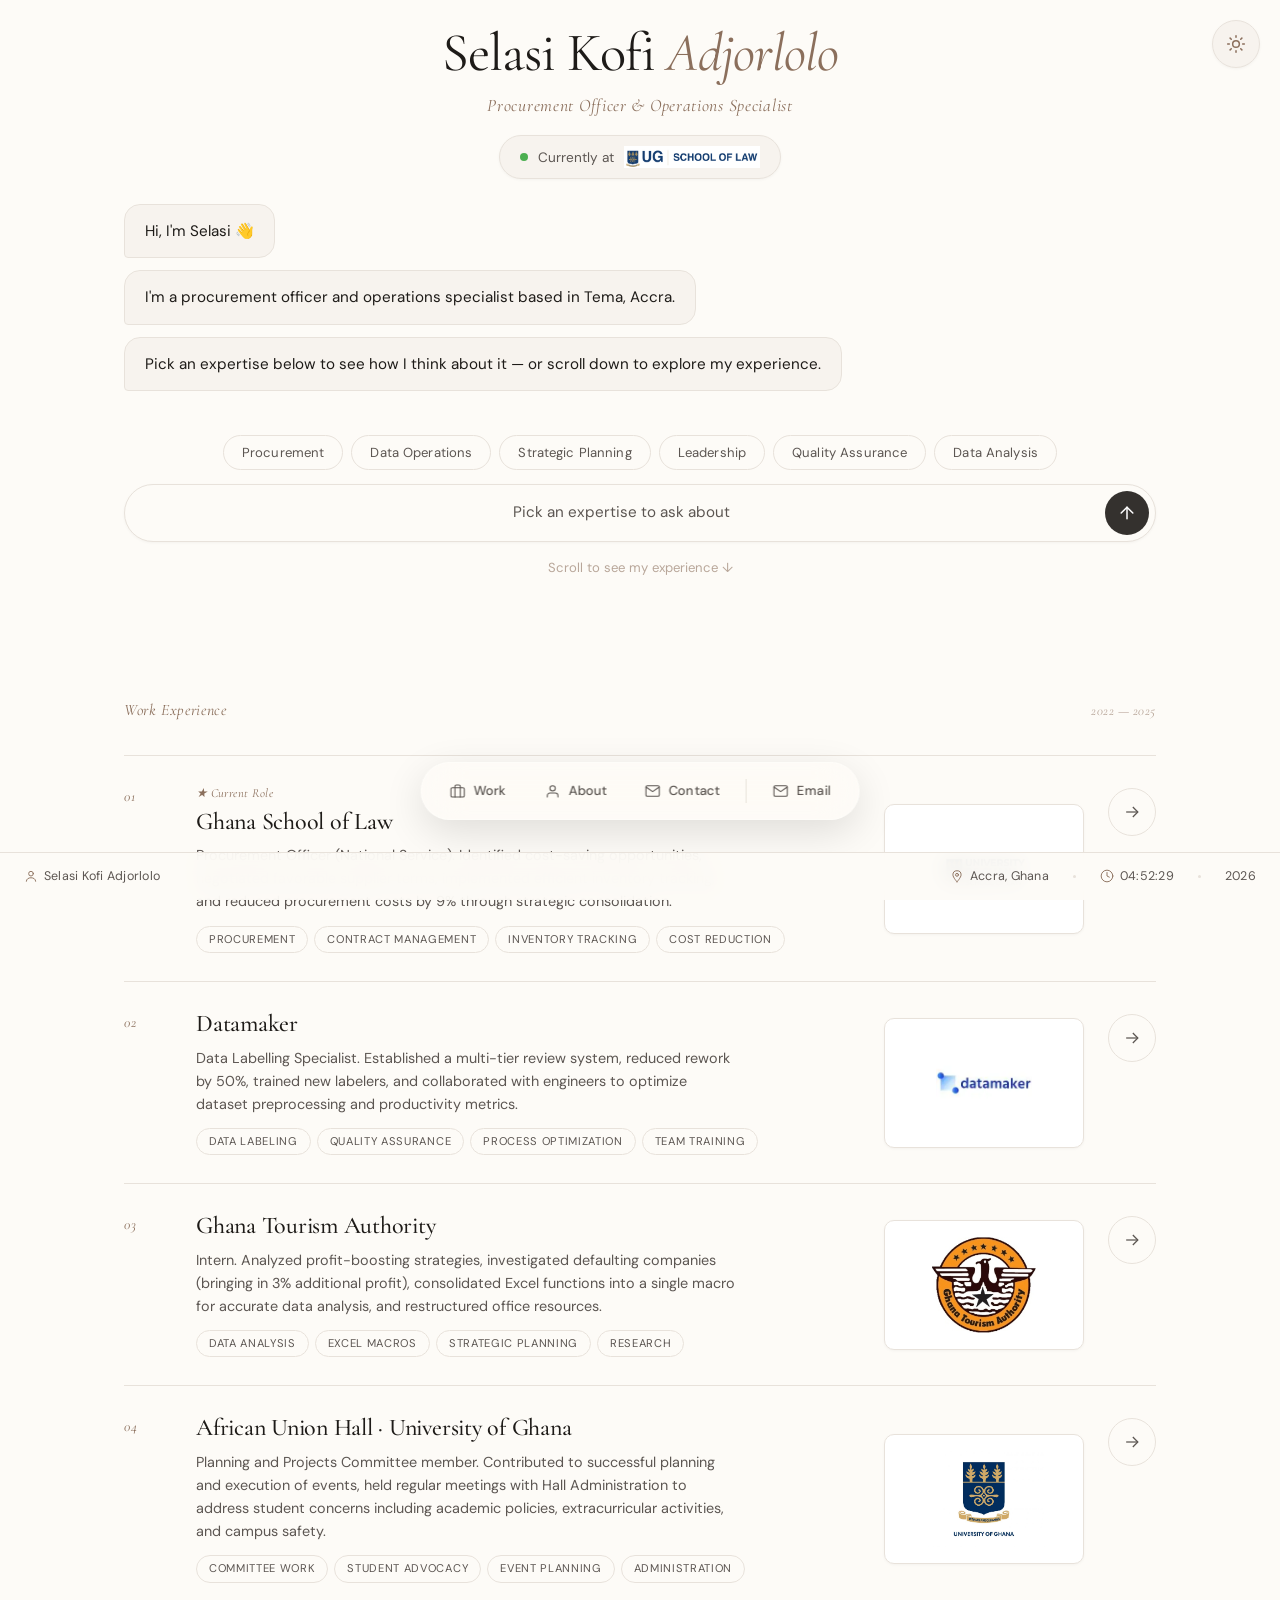
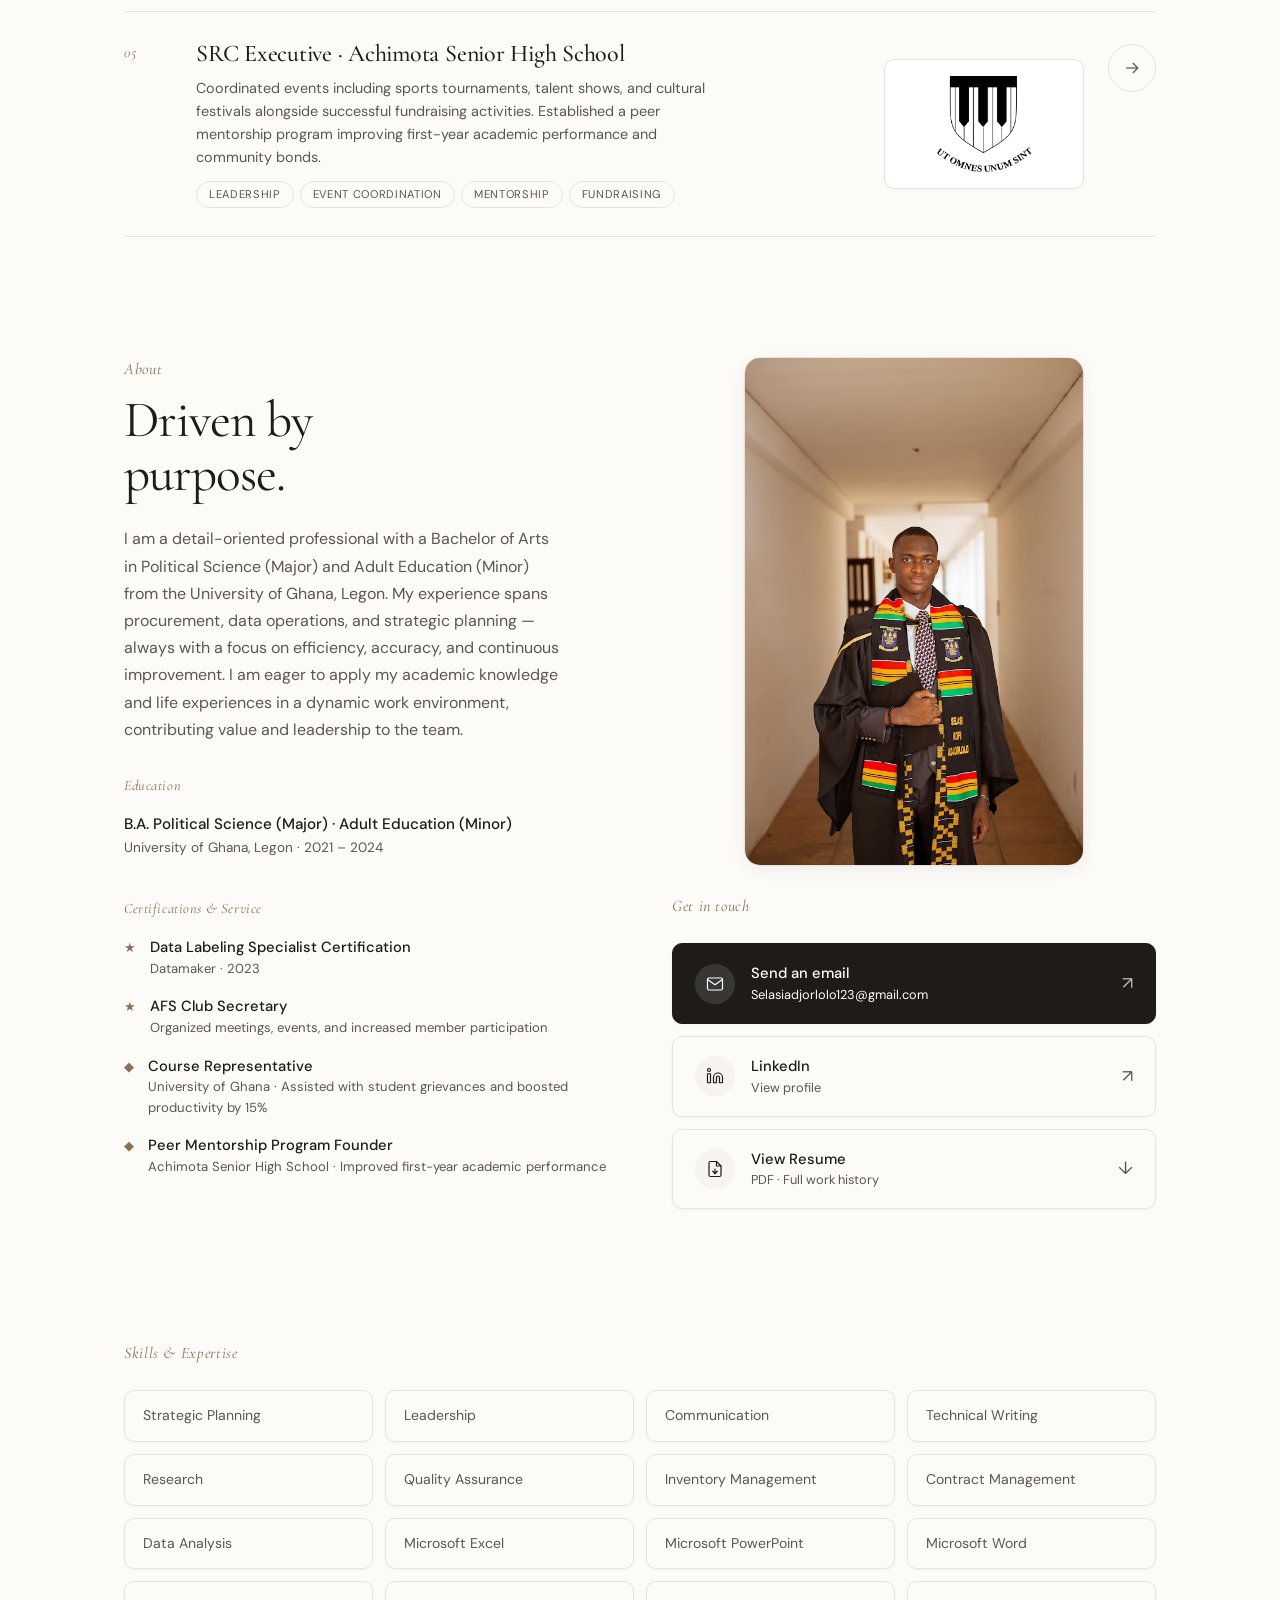
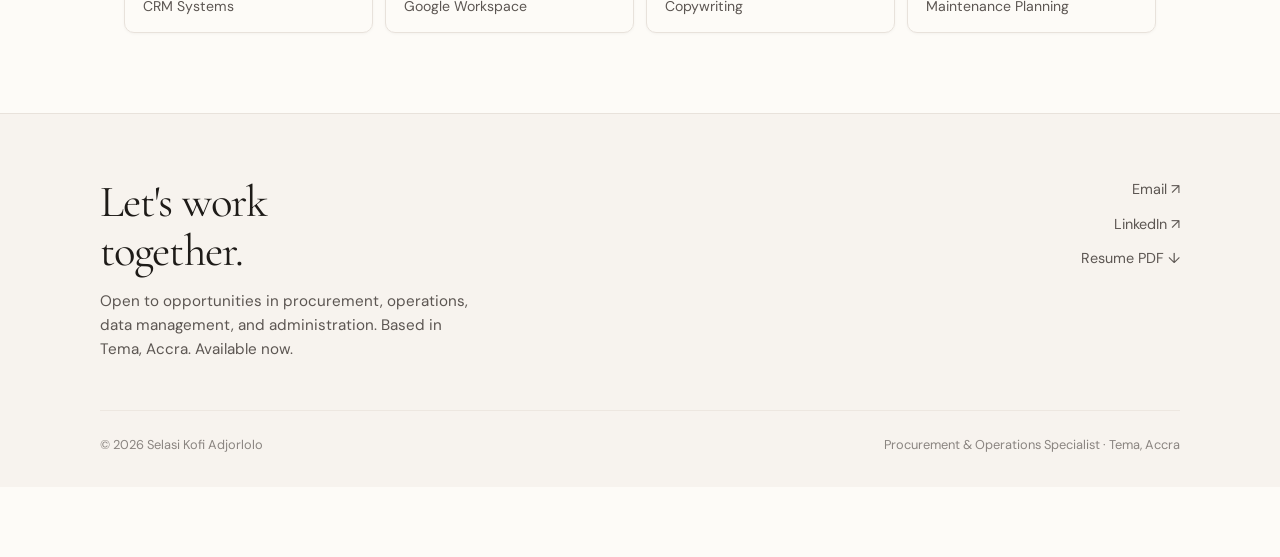
==== selasi-portfolio/index.html @ 4cc1afdb "Add files via upload" ====
<!DOCTYPE html>
<html lang="en">
<head>
  <meta charset="UTF-8">
  <meta name="viewport" content="width=device-width, initial-scale=1.0">
  <title>Selasi Kofi Adjorlolo · Procurement & Operations Specialist</title>
  <meta name="description" content="Selasi Kofi Adjorlolo — Procurement officer, operations specialist, and data labelling expert. Based in Accra, Ghana.">

  <!-- Canonical URL — replace with your real deployed domain -->
  <link rel="canonical" href="https://selasi-portfolio.vercel.app/">

  <!-- Open Graph (Facebook, LinkedIn, WhatsApp, etc.) -->
  <meta property="og:type" content="website">
  <meta property="og:title" content="Selasi Kofi Adjorlolo · Procurement & Operations Specialist">
  <meta property="og:description" content="Procurement officer, operations specialist, and data labelling expert. Based in Accra, Ghana.">
  <meta property="og:url" content="https://selasi-portfolio.vercel.app/">
  <meta property="og:image" content="https://selasi-portfolio.vercel.app/assets/images/selasi-at-his-university-graduation.jpg">

  <!-- Twitter/X Card -->
  <meta name="twitter:card" content="summary_large_image">
  <meta name="twitter:title" content="Selasi Kofi Adjorlolo · Procurement & Operations Specialist">
  <meta name="twitter:description" content="Procurement officer, operations specialist, and data labelling expert. Based in Accra, Ghana.">
  <meta name="twitter:image" content="https://selasi-portfolio.vercel.app/assets/images/selasi-at-his-university-graduation.jpg">

  <link rel="preconnect" href="https://fonts.googleapis.com">
  <link rel="preconnect" href="https://fonts.gstatic.com" crossorigin>
  <link href="https://fonts.googleapis.com/css2?family=Cormorant+Garamond:ital,wght@0,300;0,400;0,500;0,600;1,300;1,400;1,500;1,600&family=DM+Sans:ital,opsz,wght@0,9..40,300;0,9..40,400;0,9..40,500;1,9..40,300&display=swap" rel="stylesheet">

  <link rel="stylesheet" href="style.css">

  <!-- Favicon / Tab Icon -->
  <link rel="icon" type="image/x-icon" href="assets/favicon/favicon.ico">
  <link rel="icon" type="image/png" sizes="32x32" href="assets/favicon/favicon-32.png">
  <link rel="icon" type="image/png" sizes="16x16" href="assets/favicon/favicon-16.png">
  <link rel="apple-touch-icon" sizes="180x180" href="assets/favicon/apple-touch-icon.png">
</head>
<body>

<!-- ══ DARK MODE TOGGLE ══════════════════════════════════════ -->
<button class="theme-toggle" id="themeToggle" aria-label="Toggle dark mode">
  <svg class="icon-sun" viewBox="0 0 24 24" fill="none"><circle cx="12" cy="12" r="4"/><path d="M12 2v2M12 20v2M4.93 4.93l1.41 1.41M17.66 17.66l1.41 1.41M2 12h2M20 12h2M4.93 19.07l1.41-1.41M17.66 6.34l1.41-1.41"/></svg>
  <svg class="icon-moon" viewBox="0 0 24 24" fill="none"><path d="M21 12.79A9 9 0 1 1 11.21 3 7 7 0 0 0 21 12.79z"/></svg>
</button>

<!-- ══ H1 INTRO + CURRENTLY BADGE ══════════════════════════ -->
<div class="intro-headline">
  <h1>Selasi Kofi <em>Adjorlolo</em></h1>
  <div class="subtitle">Procurement Officer & Operations Specialist</div>
  <div class="currently-badge">
    <span class="dot"></span>
    <span>Currently at</span>
    <img class="badge-logo" src="assets/images/ug-school-of-law.png" alt="UG School of Law">
  </div>
</div>

<!-- ══ HERO · CHAT INTERFACE ══════════════════════════════ -->
<div class="chat-shell">

  <div class="chat-window" id="chatWindow">
    <div class="chat-spacer"></div>
    <!-- Intro messages injected by JS -->
  </div>

  <div class="prompt-wrap">
    <div class="expertise-chips" id="expertiseChips"></div>
    <div class="prompt-bar">
      <div class="prompt-input">
        <span class="prompt-typed" id="promptTyped">Pick an expertise to ask about</span>
      </div>
      <div class="prompt-actions">
        <div class="send-btn" aria-hidden="true">
          <svg viewBox="0 0 24 24" fill="none">
            <line x1="12" y1="19" x2="12" y2="5"/>
            <polyline points="5,12 12,5 19,12"/>
          </svg>
        </div>
      </div>
    </div>
    <div class="prompt-hint">
      <a href="#work">Scroll to see my experience ↓</a>
    </div>
  </div>

</div>


<!-- ══ WORK EXPERIENCE ══════════════════════════════════════ -->
<section class="work-section" id="work">
  <div class="work-header">
    <div style="font-family: 'Cormorant Garamond', serif; font-style: italic; font-size: 1rem; font-weight: 400; letter-spacing: 0.04em; color: var(--accent);">Work Experience</div>
    <div style="font-family: 'Cormorant Garamond', serif; font-style: italic; font-size: 0.85rem; font-weight: 300; letter-spacing: 0.04em; color: var(--accent); opacity: 0.7;">2022 — 2025</div>
  </div>

  <a class='project-row reveal' href='#' data-project="Ghana School of Law">
    <span class="acc-num">01</span>
    <div class="acc-main">
      <div class="acc-winner">★ Current Role</div>
      <div class="acc-title">Ghana School of Law</div>
      <div class="acc-summary">Procurement Officer (National Service). Identified cost-saving opportunities, negotiated favorable supplier terms, implemented efficient inventory tracking, and reduced procurement costs by 9% through strategic consolidation.</div>
      <div class="acc-tags"><span class="tag">Procurement</span><span class="tag">Contract Management</span><span class="tag">Inventory Tracking</span><span class="tag">Cost Reduction</span></div>
    </div>
    <div class="acc-preview">
      <img src="assets/images/ghana-school-of-law-logo.jpg" alt="Ghana School of Law logo" />
    </div>
    <div class="acc-toggle"><svg viewBox="0 0 24 24" fill="none"><line x1="5" y1="12" x2="19" y2="12"/><polyline points="13,6 19,12 13,18"/></svg></div>
  </a>

  <a class='project-row reveal' href='#' data-project="Datamaker">
    <span class="acc-num">02</span>
    <div class="acc-main">
      <div class="acc-title">Datamaker</div>
      <div class="acc-summary">Data Labelling Specialist. Established a multi-tier review system, reduced rework by 50%, trained new labelers, and collaborated with engineers to optimize dataset preprocessing and productivity metrics.</div>
      <div class="acc-tags"><span class="tag">Data Labeling</span><span class="tag">Quality Assurance</span><span class="tag">Process Optimization</span><span class="tag">Team Training</span></div>
    </div>
    <div class="acc-preview">
      <img src="assets/images/datamaker-logo.webp" alt="Datamaker logo" />
    </div>
    <div class="acc-toggle"><svg viewBox="0 0 24 24" fill="none"><line x1="5" y1="12" x2="19" y2="12"/><polyline points="13,6 19,12 13,18"/></svg></div>
  </a>

  <a class='project-row reveal' href='#' data-project="Ghana Tourism Authority">
    <span class="acc-num">03</span>
    <div class="acc-main">
      <div class="acc-title">Ghana Tourism Authority</div>
      <div class="acc-summary">Intern. Analyzed profit-boosting strategies, investigated defaulting companies (bringing in 3% additional profit), consolidated Excel functions into a single macro for accurate data analysis, and restructured office resources.</div>
      <div class="acc-tags"><span class="tag">Data Analysis</span><span class="tag">Excel Macros</span><span class="tag">Strategic Planning</span><span class="tag">Research</span></div>
    </div>
    <div class="acc-preview">
      <img src="assets/images/ghana-tourism-authority-logo.jpg" alt="Ghana Tourism Authority logo" />
    </div>
    <div class="acc-toggle"><svg viewBox="0 0 24 24" fill="none"><line x1="5" y1="12" x2="19" y2="12"/><polyline points="13,6 19,12 13,18"/></svg></div>
  </a>

  <a class='project-row reveal' href='#' data-project="University of Ghana">
    <span class="acc-num">04</span>
    <div class="acc-main">
      <div class="acc-title">African Union Hall · University of Ghana</div>
      <div class="acc-summary">Planning and Projects Committee member. Contributed to successful planning and execution of events, held regular meetings with Hall Administration to address student concerns including academic policies, extracurricular activities, and campus safety.</div>
      <div class="acc-tags"><span class="tag">Committee Work</span><span class="tag">Student Advocacy</span><span class="tag">Event Planning</span><span class="tag">Administration</span></div>
    </div>
    <div class="acc-preview">
      <img src="assets/images/university-of-ghana-logo.jpg" alt="University of Ghana logo" />
    </div>
    <div class="acc-toggle"><svg viewBox="0 0 24 24" fill="none"><line x1="5" y1="12" x2="19" y2="12"/><polyline points="13,6 19,12 13,18"/></svg></div>
  </a>

  <a class='project-row reveal' href='#' data-project="SRC Executive">
    <span class="acc-num">05</span>
    <div class="acc-main">
      <div class="acc-title">SRC Executive · Achimota Senior High School</div>
      <div class="acc-summary">Coordinated events including sports tournaments, talent shows, and cultural festivals alongside successful fundraising activities. Established a peer mentorship program improving first-year academic performance and community bonds.</div>
      <div class="acc-tags"><span class="tag">Leadership</span><span class="tag">Event Coordination</span><span class="tag">Mentorship</span><span class="tag">Fundraising</span></div>
    </div>
    <div class="acc-preview">
      <img src="assets/images/achimota-senior-high-school.png" alt="Achimota Senior High School" />
    </div>
    <div class="acc-toggle"><svg viewBox="0 0 24 24" fill="none"><line x1="5" y1="12" x2="19" y2="12"/><polyline points="13,6 19,12 13,18"/></svg></div>
  </a>

</section>


<!-- ══ ABOUT ══════════════════════════════════════════════ -->
<section class="about-section" id="about">

  <div class="about-grad-photo" aria-hidden="false">
    <img src="assets/images/selasi-at-his-university-graduation.jpg" alt="Selasi at his university graduation">
  </div>

  <div class="about-left reveal">
    <div style="font-family: 'Cormorant Garamond', serif; font-style: italic; font-size: 1rem; font-weight: 400; letter-spacing: 0.04em; color: var(--accent);">About</div>
    <h2 class="about-heading" style="margin-top: 12px;">Driven by<br>purpose.</h2>
    <p class="about-text">I am a detail-oriented professional with a Bachelor of Arts in Political Science (Major) and Adult Education (Minor) from the University of Ghana, Legon. My experience spans procurement, data operations, and strategic planning — always with a focus on efficiency, accuracy, and continuous improvement. I am eager to apply my academic knowledge and life experiences in a dynamic work environment, contributing value and leadership to the team.</p>

    <div class="about-education">
      <div class="exp-section-label">Education</div>
      <div class="edu-item">
        <div class="edu-degree">B.A. Political Science (Major) · Adult Education (Minor)</div>
        <div class="edu-school">University of Ghana, Legon · 2021 – 2024</div>
      </div>
    </div>

    <div class="exp-section-label" style="margin-top: 40px;">Certifications & Service</div>
    <div class="about-award" style="margin-top: 12px;">
      <div class="award-icon">★</div>
      <div>
        <div class="award-title">Data Labeling Specialist Certification</div>
        <div class="award-sub">Datamaker · 2023</div>
      </div>
    </div>
    <div class="about-award">
      <div class="award-icon">★</div>
      <div>
        <div class="award-title">AFS Club Secretary</div>
        <div class="award-sub">Organized meetings, events, and increased member participation</div>
      </div>
    </div>
    <div class="about-award">
      <div class="award-icon">◆</div>
      <div>
        <div class="award-title">Course Representative</div>
        <div class="award-sub">University of Ghana · Assisted with student grievances and boosted productivity by 15%</div>
      </div>
    </div>
    <div class="about-award">
      <div class="award-icon">◆</div>
      <div>
        <div class="award-title">Peer Mentorship Program Founder</div>
        <div class="award-sub">Achimota Senior High School · Improved first-year academic performance</div>
      </div>
    </div>
  </div>

  <div class="about-right reveal">
    <div class="about-photo">
      <img src="assets/images/selasi-at-his-university-graduation.jpg" alt="Selasi Kofi Adjorlolo in graduation gown and kente stole" />
    </div>
    <div class="about-ctas">
      <div style="font-family: 'Cormorant Garamond', serif; font-style: italic; font-size: 1rem; font-weight: 400; letter-spacing: 0.04em; color: var(--accent); margin-bottom: 24px;">Get in touch</div>

      <a href="mailto:Selasiadjorlolo123@gmail.com" class="about-cta-btn primary">
        <div class="cta-icon">
          <svg viewBox="0 0 24 24" fill="none"><path d="M4 4h16c1.1 0 2 .9 2 2v12c0 1.1-.9 2-2 2H4c-1.1 0-2-.9-2-2V6c0-1.1.9-2 2-2z"/><polyline points="22,6 12,13 2,6"/></svg>
        </div>
        <div class="cta-text">
          <div class="cta-label">Send an email</div>
          <div class="cta-sub">Selasiadjorlolo123@gmail.com</div>
        </div>
        <div class="cta-arrow">↗</div>
      </a>

      <a href="https://www.linkedin.com/in/selasi-adjorlolo-abc123" target="_blank" class="about-cta-btn">
        <div class="cta-icon">
          <svg viewBox="0 0 24 24" fill="none"><path d="M16 8a6 6 0 0 1 6 6v7h-4v-7a2 2 0 0 0-2-2 2 2 0 0 0-2 2v7h-4v-7a6 6 0 0 1 6-6z"/><rect x="2" y="9" width="4" height="12"/><circle cx="4" cy="4" r="2"/></svg>
        </div>
        <div class="cta-text">
          <div class="cta-label">LinkedIn</div>
          <div class="cta-sub">View profile</div>
        </div>
        <div class="cta-arrow">↗</div>
      </a>

      <a href="assets/resume/Selasi%20Kofi%20Adjorlolo%20-%20Resume.pdf" target="_blank" class="about-cta-btn">
        <div class="cta-icon">
          <svg viewBox="0 0 24 24" fill="none"><path d="M14 2H6a2 2 0 0 0-2 2v16a2 2 0 0 0 2 2h12a2 2 0 0 0 2-2V8z"/><polyline points="14,2 14,8 20,8"/><line x1="12" y1="18" x2="12" y2="12"/><polyline points="9,15 12,18 15,15"/></svg>
        </div>
        <div class="cta-text">
          <div class="cta-label">View Resume</div>
          <div class="cta-sub">PDF · Full work history</div>
        </div>
        <div class="cta-arrow">↓</div>
      </a>
    </div>
  </div>

</section>


<!-- ══ SKILLS ══════════════════════════════════════════════ -->
<section class="skills-section reveal">
  <div style="font-family: 'Cormorant Garamond', serif; font-style: italic; font-size: 1rem; font-weight: 400; letter-spacing: 0.04em; color: var(--accent);">Skills & Expertise</div>
  <div class="skills-grid">
    <div class="skill-item">Strategic Planning</div>
    <div class="skill-item">Leadership</div>
    <div class="skill-item">Communication</div>
    <div class="skill-item">Technical Writing</div>
    <div class="skill-item">Research</div>
    <div class="skill-item">Quality Assurance</div>
    <div class="skill-item">Inventory Management</div>
    <div class="skill-item">Contract Management</div>
    <div class="skill-item">Data Analysis</div>
    <div class="skill-item">Microsoft Excel</div>
    <div class="skill-item">Microsoft PowerPoint</div>
    <div class="skill-item">Microsoft Word</div>
    <div class="skill-item">CRM Systems</div>
    <div class="skill-item">Google Workspace</div>
    <div class="skill-item">Copywriting</div>
    <div class="skill-item">Maintenance Planning</div>
  </div>
</section>


<!-- ══ FOOTER ══════════════════════════════════════════════ -->
<footer>
  <div class="footer-inner">
    <div class="footer-top">
      <div>
        <div class="footer-headline">Let's work<br>together.</div>
        <p class="footer-sub">Open to opportunities in procurement, operations, data management, and administration. Based in Tema, Accra. Available now.</p>
      </div>
      <div class="footer-links-col">
        <a href="mailto:Selasiadjorlolo123@gmail.com" class="footer-link">Email ↗</a>
        <a href="https://www.linkedin.com/in/selasi-adjorlolo-abc123" class="footer-link">LinkedIn ↗</a>
        <a href="assets/resume/Selasi%20Kofi%20Adjorlolo%20-%20Resume.pdf" target="_blank" class="footer-link">Resume PDF ↓</a>
      </div>
    </div>
    <div class="footer-bottom">
      <span>© 2026 Selasi Kofi Adjorlolo</span>
      <span>Procurement & Operations Specialist · Tema, Accra</span>
    </div>
  </div>
</footer>


<!-- ══ FLOATING DOCK ══════════════════════════════════════════ -->
<div class="dock" id="dock">
  <button class="dock-item" data-panel="work" id="dockWork">
    <svg viewBox="0 0 24 24" fill="none"><rect x="2" y="7" width="20" height="14" rx="2"/><path d="M16 21V5a2 2 0 0 0-2-2h-4a2 2 0 0 0-2 2v16"/></svg>
    Work
  </button>
  <button class="dock-item" data-panel="about" id="dockAbout">
    <svg viewBox="0 0 24 24" fill="none"><circle cx="12" cy="8" r="4"/><path d="M20 21v-2a4 4 0 0 0-4-4H8a4 4 0 0 0-4 4v2"/></svg>
    About
  </button>
  <button class="dock-item" data-panel="contact" id="dockContact">
    <svg viewBox="0 0 24 24" fill="none"><path d="M4 4h16c1.1 0 2 .9 2 2v12c0 1.1-.9 2-2 2H4c-1.1 0-2-.9-2-2V6c0-1.1.9-2 2-2z"/><polyline points="22,6 12,13 2,6"/></svg>
    Contact
  </button>
  <div class="dock-divider"></div>
  <a href="mailto:Selasiadjorlolo123@gmail.com" class="dock-item" style="text-decoration:none;">
    <svg viewBox="0 0 24 24" fill="none"><path d="M4 4h16c1.1 0 2 .9 2 2v12c0 1.1-.9 2-2 2H4c-1.1 0-2-.9-2-2V6c0-1.1.9-2 2-2z"/><polyline points="22,6 12,13 2,6"/></svg>
    Email
  </a>
</div>

<!-- ══ DOCK PANELS ══════════════════════════════════════════ -->
<div class="dock-panel" id="panelWork">
  <button class="panel-close" data-close="panelWork">✕</button>
  <h3>Work Experience</h3>
  <div class="project-list">
    <div class="project-item" data-project="Ghana School of Law">
      <div class="pi-icon">★</div>
      <div class="pi-text">
        <div class="pi-title">Ghana School of Law</div>
        <div class="pi-sub">Procurement Officer · 2024–2025</div>
      </div>
    </div>
    <div class="project-item" data-project="Datamaker">
      <div class="pi-icon">◆</div>
      <div class="pi-text">
        <div class="pi-title">Datamaker</div>
        <div class="pi-sub">Data Labelling Specialist · 2023–2024</div>
      </div>
    </div>
    <div class="project-item" data-project="Ghana Tourism Authority">
      <div class="pi-icon">◆</div>
      <div class="pi-text">
        <div class="pi-title">Ghana Tourism Authority</div>
        <div class="pi-sub">Intern · 2022</div>
      </div>
    </div>
    <div class="project-item" data-project="University of Ghana">
      <div class="pi-icon">◆</div>
      <div class="pi-text">
        <div class="pi-title">African Union Hall</div>
        <div class="pi-sub">Planning Committee · University of Ghana</div>
      </div>
    </div>
    <div class="project-item" data-project="SRC Executive">
      <div class="pi-icon">◆</div>
      <div class="pi-text">
        <div class="pi-title">SRC Executive</div>
        <div class="pi-sub">Achimota Senior High School · 2019–2020</div>
      </div>
    </div>
  </div>
</div>

<div class="dock-panel" id="panelAbout">
  <button class="panel-close" data-close="panelAbout">✕</button>
  <h3>About Me</h3>
  <div class="about-content">
    <p>I am a detail-oriented professional with a Bachelor of Arts in Political Science (Major) and Adult Education (Minor) from the University of Ghana, Legon. My experience spans procurement, data operations, and strategic planning — always with a focus on efficiency, accuracy, and continuous improvement.</p>
    <p>I am eager to apply my academic knowledge and life experiences in a dynamic work environment, contributing value and leadership to the team.</p>
    <div class="contact-line">
      <svg viewBox="0 0 24 24" fill="none"><path d="M21 10c0 7-9 13-9 13s-9-6-9-13a9 9 0 0 1 18 0z"/><circle cx="12" cy="10" r="3"/></svg>
      Tema, Accra, Ghana
    </div>
    <div class="contact-line">
      <svg viewBox="0 0 24 24" fill="none"><path d="M4 4h16c1.1 0 2 .9 2 2v12c0 1.1-.9 2-2 2H4c-1.1 0-2-.9-2-2V6c0-1.1.9-2 2-2z"/><polyline points="22,6 12,13 2,6"/></svg>
      Selasiadjorlolo123@gmail.com
    </div>
  </div>
</div>

<div class="dock-panel" id="panelContact">
  <button class="panel-close" data-close="panelContact">✕</button>
  <h3>Get in Touch</h3>
  <div class="about-content">
    <p>I'm open to opportunities in procurement, operations, data management, and administration. Based in Tema, Accra. Available now.</p>
    <a href="https://www.linkedin.com/in/selasi-adjorlolo-abc123" target="_blank" class="about-cta-btn primary" style="margin-top:8px;">
      <div class="cta-icon">
        <svg viewBox="0 0 24 24" fill="none"><path d="M16 8a6 6 0 0 1 6 6v7h-4v-7a2 2 0 0 0-2-2 2 2 0 0 0-2 2v7h-4v-7a6 6 0 0 1 6-6z"/><rect x="2" y="9" width="4" height="12"/><circle cx="4" cy="4" r="2"/></svg>
      </div>
      <div class="cta-text">
        <div class="cta-label">LinkedIn</div>
        <div class="cta-sub">View profile</div>
      </div>
      <div class="cta-arrow">↗</div>
    </a>
  </div>
</div>

<!-- ══ PROJECT MODAL ══════════════════════════════════════════ -->
<div class="modal-overlay" id="projectModal">
  <div class="modal-content">
    <button class="modal-close" id="modalClose">✕</button>
    <h2 id="modalTitle">Project Title</h2>
    <div class="modal-sub" id="modalSub">Role · Year</div>
    <div class="modal-body" id="modalBody">Project description goes here.</div>
    <div class="modal-tags" id="modalTags"></div>
  </div>
</div>

<!-- ══ BOTTOM BAR ══════════════════════════════════════════ -->
<div class="bottom-bar">
  <div class="bb-group">
    <div class="bb-item">
      <svg viewBox="0 0 24 24" fill="none"><circle cx="12" cy="8" r="4"/><path d="M4 21c0-4 4-6 8-6s8 2 8 6"/></svg>
      Selasi Kofi Adjorlolo
    </div>
  </div>
  <div class="bb-group">
    <div class="bb-item">
      <svg viewBox="0 0 24 24" fill="none"><path d="M12 22s7-7.58 7-12a7 7 0 1 0-14 0c0 4.42 7 12 7 12z"/><circle cx="12" cy="10" r="2.5"/></svg>
      Accra, Ghana
    </div>
    <div class="bb-dot"></div>
    <div class="bb-item">
      <svg viewBox="0 0 24 24" fill="none"><circle cx="12" cy="12" r="10"/><polyline points="12,6 12,12 16,14"/></svg>
      <span id="bbClock">--:--:--</span>
    </div>
    <div class="bb-dot"></div>
    <div class="bb-item">
      <span id="bbYear">2026</span>
    </div>
  </div>
</div>


<script src="script.js"></script>

</body>
</html>
---- selasi-portfolio/style.css ----
/* ===== RESET & GLOBAL ===== */
    * {
      margin: 0;
      padding: 0;
      box-sizing: border-box;
    }

    :root {
      --bg: #FDFBF7;
      --surface: #F7F3EE;
      --text-primary: #1E1B18;
      --text-secondary: #5C5652;
      --accent: #8B6F5C;
      --accent-light: #B8A190;
      --border: #E8E2DB;
      --shadow-sm: 0 1px 3px rgba(0,0,0,0.04);
      --shadow-md: 0 4px 16px rgba(0,0,0,0.06);
      --shadow-lg: 0 12px 40px rgba(0,0,0,0.12);
      --radius: 16px;
      --radius-sm: 10px;
      --font-serif: 'Cormorant Garamond', serif;
      --font-sans: 'DM Sans', sans-serif;
      --dock-bg: rgba(253, 251, 247, 0.55);
    }

    body[data-theme="dark"] {
      --bg: #0B0B0A;
      --surface: #17140D;
      --text-primary: #F4E9D8;
      --text-secondary: #C9B896;
      --accent: #D4AF37;
      --accent-light: #E8CD6E;
      --border: #3A331F;
      --shadow-sm: 0 1px 3px rgba(0,0,0,0.4);
      --shadow-md: 0 4px 16px rgba(0,0,0,0.5);
      --shadow-lg: 0 12px 40px rgba(0,0,0,0.6);
    }

    body[data-theme="dark"] .dock-item,
    body[data-theme="dark"] .dock-item svg {
      color: #000;
      stroke: #000;
    }

    body[data-theme="dark"] .dock-item:hover {
      background: rgba(212,175,55,0.35);
      color: #000;
    }

    body[data-theme="dark"] .dock-item:hover svg {
      stroke: #000;
    }

    body[data-theme="dark"] .send-btn,
    body[data-theme="dark"] .chip.active,
    body[data-theme="dark"] .dock-item.active,
    body[data-theme="dark"] .msg--user {
      background: var(--accent);
      color: #0B0B0A;
    }

    body[data-theme="dark"] .send-btn svg {
      stroke: #0B0B0A;
    }

    body[data-theme="dark"] .about-cta-btn.primary {
      background: var(--accent);
      border-color: var(--accent);
    }

    body[data-theme="dark"] .about-cta-btn.primary .cta-label,
    body[data-theme="dark"] .about-cta-btn.primary .cta-sub {
      color: #0B0B0A;
    }

    body[data-theme="dark"] .about-cta-btn.primary .cta-icon svg {
      stroke: #0B0B0A;
    }

    body[data-theme="dark"] .about-cta-btn.primary .cta-arrow {
      color: rgba(11,11,10,0.7);
    }

    body[data-theme="dark"] .project-row:hover .acc-toggle,
    body[data-theme="dark"] .dock-item.active {
      background: var(--accent);
      border-color: var(--accent);
    }

    body[data-theme="dark"] .project-row:hover .acc-toggle svg {
      stroke: #0B0B0A;
    }

    body[data-theme="dark"] .acc-preview {
      background: var(--surface);
    }

    body[data-theme="dark"] .dock-panel {
      background: rgba(11, 11, 10, 0.97);
      border-color: var(--border);
    }

    html {
      scroll-behavior: smooth;
    }

    body {
      font-family: var(--font-sans);
      background: var(--bg);
      color: var(--text-primary);
      line-height: 1.55;
      -webkit-font-smoothing: antialiased;
      overflow-x: hidden;
      padding-bottom: 70px; /* Space for BottomBar */
      transition: background 0.35s ease, color 0.35s ease;
    }

    /* ===== DARK MODE TOGGLE ===== */
    .theme-toggle {
      position: fixed;
      top: 20px;
      right: 20px;
      width: 48px;
      height: 48px;
      border-radius: 50%;
      border: 1px solid var(--border);
      background: var(--surface);
      display: flex;
      align-items: center;
      justify-content: center;
      cursor: pointer;
      box-shadow: var(--shadow-sm);
      z-index: 1001;
      transition: all 0.25s ease;
    }

    .theme-toggle:hover {
      border-color: var(--accent-light);
      box-shadow: var(--shadow-md);
      transform: translateY(-2px);
    }

    .theme-toggle svg {
      width: 20px;
      height: 20px;
      stroke: var(--accent);
      stroke-width: 1.8;
      fill: none;
      stroke-linecap: round;
      stroke-linejoin: round;
    }

    .theme-toggle .icon-moon {
      display: none;
    }

    body[data-theme="dark"] .theme-toggle .icon-sun {
      display: none;
    }

    body[data-theme="dark"] .theme-toggle .icon-moon {
      display: block;
    }

    @media (max-width: 640px) {
      .theme-toggle {
        top: 12px;
        right: 12px;
        width: 40px;
        height: 40px;
      }

      .theme-toggle svg {
        width: 17px;
        height: 17px;
      }
    }

    img, video {
      max-width: 100%;
      display: block;
    }

    a {
      text-decoration: none;
      color: inherit;
    }

    /* ===== H1 INTRO HEADLINE ===== */
    .intro-headline {
      max-width: 1080px;
      margin: 0 auto;
      padding: 24px 24px 0;
      animation: fadeUp 0.6s ease both;
      text-align: center;
    }

    .intro-headline h1 {
      font-family: var(--font-serif);
      font-size: clamp(2rem, 5vw, 3.4rem);
      font-weight: 400;
      line-height: 1.1;
      letter-spacing: -0.02em;
      color: var(--text-primary);
      margin-bottom: 8px;
    }

    .intro-headline h1 em {
      font-style: italic;
      color: var(--accent);
    }

    .intro-headline .subtitle {
      font-family: var(--font-serif);
      font-style: italic;
      font-size: 1.1rem;
      color: var(--accent);
      letter-spacing: 0.04em;
    }

    /* ===== CURRENTLY BADGE ===== */
    .currently-badge {
      display: inline-flex;
      align-items: center;
      gap: 10px;
      padding: 10px 20px;
      border-radius: 100px;
      border: 1px solid var(--border);
      background: var(--surface);
      font-size: 0.85rem;
      color: var(--text-secondary);
      box-shadow: var(--shadow-sm);
      margin: 16px auto 0;
      transition: all 0.25s;
    }

    .currently-badge:hover {
      border-color: var(--accent-light);
      box-shadow: var(--shadow-md);
    }

    .currently-badge .dot {
      width: 8px;
      height: 8px;
      border-radius: 50%;
      background: #4CAF50;
      animation: pulse 2s infinite;
    }

    .currently-badge .badge-logo {
      height: 22px;
      width: auto;
      display: block;
    }

    @keyframes pulse {
      0%, 100% { opacity: 1; }
      50% { opacity: 0.4; }
    }

    /* ===== CHAT SHELL ===== */
    .chat-shell {
      max-width: 1080px;
      margin: 0 auto;
      padding: 0 24px;
      display: flex;
      flex-direction: column;
    }

    .chat-topbar {
      display: flex;
      align-items: center;
      justify-content: space-between;
      padding: 12px 0 24px;
      flex-shrink: 0;
    }

    .topbar-wordmark {
      display: inline-flex;
      align-items: center;
      gap: 7px;
      color: var(--accent);
      font-family: var(--font-serif);
      font-style: italic;
      font-weight: 400;
      letter-spacing: 0.04em;
      font-size: 1.1rem;
      transition: opacity 0.2s;
    }

    .topbar-wordmark:hover {
      opacity: 0.7;
    }

    .chat-nav {
      display: flex;
      align-items: center;
      gap: 18px;
      font-size: 0.85rem;
      font-family: var(--font-sans);
      font-weight: 400;
      color: var(--text-secondary);
      letter-spacing: 0.01em;
    }

    .chat-nav a {
      transition: color 0.2s;
    }

    .chat-nav a:hover {
      color: var(--accent);
    }

    .nav-divider {
      width: 1px;
      height: 14px;
      background: var(--border);
    }

    /* ===== CHAT WINDOW ===== */
    .chat-window {
      display: flex;
      flex-direction: column;
      justify-content: flex-end;
      padding: 0 0 16px;
      min-height: 240px;
    }

    .chat-spacer {
      flex: 1;
    }

    /* ===== MESSAGE BUBBLES ===== */
    .msg {
      max-width: 75%;
      padding: 14px 20px;
      border-radius: var(--radius);
      font-size: 0.95rem;
      line-height: 1.6;
      margin-bottom: 12px;
      animation: fadeUp 0.45s ease both;
    }

    .msg--user {
      align-self: flex-end;
      background: var(--text-primary);
      color: #fff;
      border-bottom-right-radius: 4px;
    }

    .msg--bot {
      align-self: flex-start;
      background: var(--surface);
      color: var(--text-primary);
      border-bottom-left-radius: 4px;
      border: 1px solid var(--border);
    }

    .msg--bot strong {
      color: var(--accent);
    }

    .msg--bot em {
      font-family: var(--font-serif);
      font-style: italic;
      color: var(--accent);
    }

    @keyframes fadeUp {
      0% { opacity: 0; transform: translateY(12px); }
      100% { opacity: 1; transform: translateY(0); }
    }

    /* ===== PROMPT BAR ===== */
    .prompt-wrap {
      flex-shrink: 0;
      padding: 16px 0 40px;
    }

    .expertise-chips {
      display: flex;
      flex-wrap: wrap;
      gap: 8px;
      margin-bottom: 14px;
      justify-content: center;
    }

    .chip {
      padding: 8px 18px;
      border-radius: 100px;
      border: 1px solid var(--border);
      background: var(--bg);
      font-family: var(--font-sans);
      font-size: 0.82rem;
      font-weight: 400;
      color: var(--text-secondary);
      cursor: pointer;
      transition: all 0.2s ease;
      letter-spacing: 0.01em;
    }

    .chip:hover {
      border-color: var(--accent);
      color: var(--accent);
      background: var(--surface);
    }

    .chip.active {
      background: var(--text-primary);
      color: #fff;
      border-color: var(--text-primary);
    }

    .prompt-bar {
      display: flex;
      align-items: center;
      gap: 12px;
      background: var(--bg);
      border: 1px solid var(--border);
      border-radius: 100px;
      padding: 6px 6px 6px 24px;
      transition: border-color 0.2s, box-shadow 0.2s;
      box-shadow: var(--shadow-sm);
    }

    .prompt-bar:focus-within {
      border-color: var(--accent-light);
      box-shadow: var(--shadow-md);
    }

    .prompt-input {
      flex: 1;
      padding: 10px 0;
      font-size: 0.95rem;
      color: var(--text-secondary);
      font-family: var(--font-sans);
      text-align: center;
    }

    .prompt-typed {
      transition: opacity 0.2s;
    }

    .prompt-actions {
      display: flex;
      gap: 4px;
    }

    .send-btn {
      width: 44px;
      height: 44px;
      border-radius: 50%;
      background: var(--text-primary);
      display: flex;
      align-items: center;
      justify-content: center;
      flex-shrink: 0;
      cursor: default;
      opacity: 0.9;
    }

    .send-btn svg {
      width: 20px;
      height: 20px;
      stroke: #fff;
      stroke-width: 1.8;
      stroke-linecap: round;
      stroke-linejoin: round;
      fill: none;
    }

    .prompt-hint {
      text-align: center;
      margin-top: 16px;
      font-size: 0.82rem;
      color: var(--text-secondary);
      opacity: 0.6;
    }

    .prompt-hint a {
      color: var(--accent);
      border-bottom: 1px solid transparent;
      transition: border-color 0.2s;
    }

    .prompt-hint a:hover {
      border-bottom-color: var(--accent);
    }

    /* ===== WORK SECTION ===== */
    .work-section {
      max-width: 1080px;
      margin: 0 auto;
      padding: 80px 24px 40px;
      width: 100%;
      scroll-margin-top: 80px;
    }

    .work-header {
      margin-bottom: 32px;
      display: flex;
      align-items: baseline;
      justify-content: space-between;
      gap: 16px;
      flex-wrap: wrap;
    }

    /* ===== EXPERIENCE ROWS ===== */
    .project-row {
      display: grid;
      grid-template-columns: 48px 1fr 200px 48px;
      gap: 24px;
      align-items: center;
      padding: 28px 0;
      border-top: 1px solid var(--border);
      transition: background 0.25s, transform 0.25s;
      cursor: pointer;
      position: relative;
    }

    .project-row:last-of-type {
      border-bottom: 1px solid var(--border);
    }

    .project-row:hover {
      background: rgba(255,255,255,0.5);
      transform: scale(1.005);
    }

    .acc-num {
      font-family: var(--font-serif);
      font-style: italic;
      font-size: 0.9rem;
      color: var(--accent);
      font-weight: 400;
      letter-spacing: 0.04em;
      align-self: start;
      padding-top: 2px;
    }

    .acc-main {
      min-width: 0;
    }

    .acc-winner {
      font-family: var(--font-serif);
      font-style: italic;
      font-size: 0.78rem;
      color: var(--accent);
      margin-bottom: 4px;
      letter-spacing: 0.03em;
    }

    .acc-title {
      font-family: var(--font-serif);
      font-size: 1.5rem;
      font-weight: 500;
      letter-spacing: -0.01em;
      margin-bottom: 8px;
      line-height: 1.2;
    }

    .acc-summary {
      font-size: 0.9rem;
      color: var(--text-secondary);
      line-height: 1.6;
      max-width: 540px;
      margin-bottom: 12px;
    }

    .acc-tags {
      display: flex;
      flex-wrap: wrap;
      gap: 6px;
    }

    .tag {
      font-size: 0.7rem;
      text-transform: uppercase;
      letter-spacing: 0.06em;
      padding: 4px 12px;
      border-radius: 100px;
      border: 1px solid var(--border);
      color: var(--text-secondary);
      font-weight: 400;
      background: var(--bg);
    }

    .acc-preview {
      width: 200px;
      height: 130px;
      border-radius: var(--radius-sm);
      overflow: hidden;
      position: relative;
      background: #fff;
      display: flex;
      align-items: center;
      justify-content: center;
      border: 1px solid var(--border);
      box-shadow: var(--shadow-sm);
      padding: 16px;
    }

    .acc-preview img {
      max-width: 100%;
      max-height: 100%;
      width: auto;
      height: auto;
      object-fit: contain;
      display: block;
    }

    .acc-toggle {
      display: flex;
      align-items: center;
      justify-content: center;
      width: 48px;
      height: 48px;
      border-radius: 50%;
      border: 1px solid var(--border);
      transition: all 0.25s;
      align-self: start;
      margin-top: 4px;
    }

    .project-row:hover .acc-toggle {
      background: var(--text-primary);
      border-color: var(--text-primary);
    }

    .acc-toggle svg {
      width: 20px;
      height: 20px;
      stroke: var(--text-secondary);
      stroke-width: 1.5;
      fill: none;
      transition: stroke 0.25s;
    }

    .project-row:hover .acc-toggle svg {
      stroke: #fff;
    }

    /* ===== ABOUT SECTION WITH STICKY SIDEBAR ===== */
    .about-section {
      max-width: 1080px;
      margin: 0 auto;
      padding: 80px 24px 80px;
      display: grid;
      grid-template-columns: 1fr 1fr;
      gap: 64px;
      align-items: start;
      scroll-margin-top: 80px;
      position: relative;
    }

    /* Graduation photo, tucked into the negative space to the right of the
       about section's content column. Only shown once there is genuinely
       room for it beside the column, so it never overlaps or gets clipped. */
    .about-grad-photo {
      display: none;
    }

    @media (min-width: 1560px) {
      .about-grad-photo {
        display: block;
        position: absolute;
        top: 50%;
        left: calc(100% + 56px);
        transform: translateY(-50%);
        width: 230px;
        border-radius: var(--radius);
        border: 1px solid var(--border);
        box-shadow: var(--shadow-lg);
        background: var(--surface);
        padding: 8px;
        transition: border-color 0.35s ease, box-shadow 0.3s ease;
      }

      /* No cropping: height is auto so the entire photo (full body,
         head to feet) is always shown at its natural aspect ratio. */
      .about-grad-photo img {
        width: 100%;
        height: auto;
        display: block;
        object-fit: contain;
        border-radius: calc(var(--radius) - 6px);
      }
    }

    .about-right {
      position: sticky;
      top: 100px;
      align-self: start;
    }

    .about-photo {
      border-radius: var(--radius);
      overflow: hidden;
      border: 1px solid var(--border);
      box-shadow: var(--shadow-md);
      margin-bottom: 28px;
      max-width: 340px;
      margin-left: auto;
      margin-right: auto;
      transition: border-color 0.35s ease, box-shadow 0.3s ease;
    }

    .about-photo img {
      width: 100%;
      height: auto;
      aspect-ratio: 587 / 881;
      object-fit: cover;
      object-position: center top;
      display: block;
    }

    @media (max-width: 900px) {
      .about-photo {
        max-width: 300px;
      }
    }

    .about-heading {
      font-family: var(--font-serif);
      font-size: 3.2rem;
      font-weight: 400;
      line-height: 1.05;
      letter-spacing: -0.02em;
      margin-bottom: 24px;
    }

    .about-text {
      font-size: 1rem;
      color: var(--text-secondary);
      line-height: 1.7;
      margin-bottom: 32px;
      max-width: 440px;
    }

    .about-education {
      margin-bottom: 8px;
    }

    .exp-section-label {
      font-family: var(--font-serif);
      font-style: italic;
      font-size: 0.9rem;
      color: var(--accent);
      letter-spacing: 0.04em;
      margin-bottom: 16px;
    }

    .edu-item {
      margin-bottom: 16px;
    }

    .edu-degree {
      font-size: 0.95rem;
      font-weight: 500;
      color: var(--text-primary);
    }

    .edu-school {
      font-size: 0.85rem;
      color: var(--text-secondary);
    }

    .about-award {
      display: flex;
      gap: 14px;
      align-items: flex-start;
      margin-bottom: 16px;
    }

    .award-icon {
      font-size: 0.8rem;
      color: var(--accent);
      margin-top: 2px;
      flex-shrink: 0;
    }

    .award-title {
      font-size: 0.92rem;
      font-weight: 500;
      color: var(--text-primary);
    }

    .award-sub {
      font-size: 0.82rem;
      color: var(--text-secondary);
    }

    /* ===== ABOUT CTAs ===== */
    .about-ctas {
      width: 100%;
    }

    .about-cta-btn {
      display: flex;
      align-items: center;
      gap: 16px;
      padding: 18px 22px;
      border-radius: var(--radius-sm);
      border: 1px solid var(--border);
      background: var(--bg);
      margin-bottom: 12px;
      transition: all 0.25s;
      box-shadow: var(--shadow-sm);
    }

    .about-cta-btn:hover {
      border-color: var(--accent-light);
      box-shadow: var(--shadow-md);
      transform: translateY(-2px);
    }

    .about-cta-btn.primary {
      background: var(--text-primary);
      color: #fff;
      border-color: var(--text-primary);
    }

    .about-cta-btn.primary .cta-label,
    .about-cta-btn.primary .cta-sub {
      color: #fff;
    }

    .about-cta-btn.primary .cta-icon svg {
      stroke: #fff;
    }

    .about-cta-btn.primary .cta-arrow {
      color: rgba(255,255,255,0.7);
    }

    .cta-icon {
      width: 40px;
      height: 40px;
      border-radius: 50%;
      background: var(--surface);
      display: flex;
      align-items: center;
      justify-content: center;
      flex-shrink: 0;
    }

    .about-cta-btn.primary .cta-icon {
      background: rgba(255,255,255,0.12);
    }

    .cta-icon svg {
      width: 18px;
      height: 18px;
      stroke: var(--text-primary);
      stroke-width: 1.6;
      fill: none;
      stroke-linecap: round;
      stroke-linejoin: round;
    }

    .cta-text {
      flex: 1;
    }

    .cta-label {
      font-size: 0.92rem;
      font-weight: 500;
      color: var(--text-primary);
    }

    .cta-sub {
      font-size: 0.8rem;
      color: var(--text-secondary);
    }

    .cta-arrow {
      font-size: 1.1rem;
      color: var(--text-secondary);
      transition: transform 0.25s;
    }

    .about-cta-btn:hover .cta-arrow {
      transform: translate(2px, -2px);
    }

    /* ===== SKILLS SECTION ===== */
    .skills-section {
      max-width: 1080px;
      margin: 0 auto;
      padding: 40px 24px 80px;
    }

    .skills-grid {
      display: grid;
      grid-template-columns: repeat(auto-fill, minmax(200px, 1fr));
      gap: 12px;
      margin-top: 24px;
    }

    .skill-item {
      padding: 14px 18px;
      border-radius: var(--radius-sm);
      border: 1px solid var(--border);
      background: var(--bg);
      font-size: 0.88rem;
      color: var(--text-secondary);
      transition: all 0.2s;
      box-shadow: var(--shadow-sm);
    }

    .skill-item:hover {
      border-color: var(--accent-light);
      transform: translateY(-2px);
      box-shadow: var(--shadow-md);
    }

    /* ===== FLOATING DOCK ===== */
    .dock {
      position: fixed;
      bottom: 80px;
      left: 50%;
      transform: translateX(-50%);
      display: flex;
      align-items: center;
      gap: 6px;
      padding: 8px 12px;
      border-radius: 100px;
      background: var(--dock-bg, rgba(253, 251, 247, 0.55));
      backdrop-filter: blur(20px) saturate(180%);
      -webkit-backdrop-filter: blur(20px) saturate(180%);
      border: 1px solid rgba(255,255,255,0.25);
      box-shadow: var(--shadow-lg);
      z-index: 1000;
      transition: background 0.35s ease, border-color 0.35s ease, box-shadow 0.3s ease,
                  transform 0.35s cubic-bezier(0.16, 1, 0.3, 1), opacity 0.35s ease;
    }

    .dock.dock--hidden {
      transform: translateX(-50%) translateY(120%);
      opacity: 0;
      pointer-events: none;
    }

    .dock:hover {
      box-shadow: 0 16px 48px rgba(0,0,0,0.16);
    }

    body[data-theme="dark"] .dock {
      border: 1px solid rgba(212,175,55,0.25);
    }

    .dock-item {
      display: flex;
      align-items: center;
      gap: 8px;
      padding: 10px 16px;
      border-radius: 100px;
      border: none;
      background: transparent;
      font-family: var(--font-sans);
      font-size: 0.82rem;
      font-weight: 500;
      color: var(--text-secondary);
      cursor: pointer;
      transition: all 0.2s;
      letter-spacing: 0.01em;
    }

    .dock-item:hover {
      background: var(--surface);
      color: var(--accent);
    }

    .dock-item.active {
      background: var(--text-primary);
      color: #fff;
    }

    .dock-item svg {
      width: 16px;
      height: 16px;
      stroke: currentColor;
      stroke-width: 1.6;
      fill: none;
      stroke-linecap: round;
      stroke-linejoin: round;
    }

    .dock-divider {
      width: 1px;
      height: 24px;
      background: var(--border);
      margin: 0 4px;
    }

    /* ===== DOCK PANELS ===== */
    .dock-panel {
      position: fixed;
      bottom: 140px;
      left: 50%;
      transform: translateX(-50%) translateY(10px);
      width: 90%;
      max-width: 600px;
      max-height: 60vh;
      overflow-y: auto;
      border-radius: var(--radius);
      background: rgba(253, 251, 247, 0.97);
      backdrop-filter: blur(16px);
      -webkit-backdrop-filter: blur(16px);
      border: 1px solid var(--border);
      box-shadow: var(--shadow-lg);
      padding: 28px;
      z-index: 999;
      opacity: 0;
      pointer-events: none;
      transition: all 0.3s cubic-bezier(0.16, 1, 0.3, 1);
    }

    .dock-panel.open {
      opacity: 1;
      pointer-events: auto;
      transform: translateX(-50%) translateY(0);
    }

    .dock-panel h3 {
      font-family: var(--font-serif);
      font-size: 1.4rem;
      font-weight: 500;
      margin-bottom: 16px;
      letter-spacing: -0.01em;
    }

    .dock-panel .panel-close {
      position: absolute;
      top: 16px;
      right: 16px;
      width: 32px;
      height: 32px;
      border-radius: 50%;
      border: 1px solid var(--border);
      background: var(--bg);
      display: flex;
      align-items: center;
      justify-content: center;
      cursor: pointer;
      font-size: 1rem;
      color: var(--text-secondary);
      transition: all 0.2s;
    }

    .dock-panel .panel-close:hover {
      background: var(--text-primary);
      color: #fff;
      border-color: var(--text-primary);
    }

    .dock-panel .project-list {
      display: flex;
      flex-direction: column;
      gap: 8px;
    }

    .dock-panel .project-item {
      display: flex;
      align-items: center;
      gap: 14px;
      padding: 14px 16px;
      border-radius: var(--radius-sm);
      border: 1px solid var(--border);
      background: var(--bg);
      cursor: pointer;
      transition: all 0.2s;
    }

    .dock-panel .project-item:hover {
      border-color: var(--accent-light);
      box-shadow: var(--shadow-sm);
      transform: translateX(4px);
    }

    .dock-panel .project-item .pi-icon {
      width: 36px;
      height: 36px;
      border-radius: 50%;
      background: var(--surface);
      display: flex;
      align-items: center;
      justify-content: center;
      font-size: 0.9rem;
      flex-shrink: 0;
    }

    .dock-panel .project-item .pi-text {
      flex: 1;
    }

    .dock-panel .project-item .pi-title {
      font-size: 0.9rem;
      font-weight: 500;
      color: var(--text-primary);
    }

    .dock-panel .project-item .pi-sub {
      font-size: 0.78rem;
      color: var(--text-secondary);
    }

    .dock-panel .about-content p {
      font-size: 0.9rem;
      color: var(--text-secondary);
      line-height: 1.7;
      margin-bottom: 16px;
    }

    .dock-panel .about-content .contact-line {
      display: flex;
      align-items: center;
      gap: 10px;
      font-size: 0.88rem;
      color: var(--text-secondary);
      margin-bottom: 8px;
    }

    .dock-panel .about-content .contact-line svg {
      width: 16px;
      height: 16px;
      stroke: var(--accent);
      stroke-width: 1.6;
      fill: none;
      stroke-linecap: round;
      stroke-linejoin: round;
    }

    /* ===== PROJECT MODAL ===== */
    .modal-overlay {
      position: fixed;
      inset: 0;
      background: rgba(30, 27, 24, 0.5);
      backdrop-filter: blur(8px);
      -webkit-backdrop-filter: blur(8px);
      z-index: 2000;
      display: flex;
      align-items: center;
      justify-content: center;
      padding: 24px;
      opacity: 0;
      pointer-events: none;
      transition: opacity 0.3s ease;
    }

    .modal-overlay.open {
      opacity: 1;
      pointer-events: auto;
    }

    .modal-content {
      width: 100%;
      max-width: 600px;
      max-height: 80vh;
      overflow-y: auto;
      border-radius: var(--radius);
      background: var(--bg);
      border: 1px solid var(--border);
      box-shadow: var(--shadow-lg);
      padding: 36px;
      position: relative;
      transform: translateY(20px) scale(0.98);
      transition: transform 0.4s cubic-bezier(0.16, 1, 0.3, 1);
    }

    .modal-overlay.open .modal-content {
      transform: translateY(0) scale(1);
    }

    .modal-content .modal-close {
      position: absolute;
      top: 16px;
      right: 16px;
      width: 36px;
      height: 36px;
      border-radius: 50%;
      border: 1px solid var(--border);
      background: var(--bg);
      display: flex;
      align-items: center;
      justify-content: center;
      cursor: pointer;
      font-size: 1.1rem;
      color: var(--text-secondary);
      transition: all 0.2s;
    }

    .modal-content .modal-close:hover {
      background: var(--text-primary);
      color: #fff;
      border-color: var(--text-primary);
    }

    .modal-content h2 {
      font-family: var(--font-serif);
      font-size: 2rem;
      font-weight: 500;
      margin-bottom: 8px;
      letter-spacing: -0.01em;
    }

    .modal-content .modal-sub {
      font-family: var(--font-serif);
      font-style: italic;
      font-size: 0.95rem;
      color: var(--accent);
      margin-bottom: 20px;
    }

    .modal-content .modal-body {
      font-size: 0.95rem;
      color: var(--text-secondary);
      line-height: 1.7;
      margin-bottom: 24px;
    }

    .modal-content .modal-tags {
      display: flex;
      flex-wrap: wrap;
      gap: 6px;
    }

    /* ===== BOTTOM BAR ===== */
    .bottom-bar {
      position: fixed;
      bottom: 0;
      left: 0;
      right: 0;
      display: flex;
      align-items: center;
      justify-content: space-between;
      gap: 24px;
      padding: 14px 24px;
      background: rgba(253, 251, 247, 0.92);
      backdrop-filter: blur(12px);
      -webkit-backdrop-filter: blur(12px);
      border-top: 1px solid var(--border);
      font-size: 0.78rem;
      color: var(--text-secondary);
      z-index: 1000;
      letter-spacing: 0.02em;
      transition: background 0.35s ease, border-color 0.35s ease;
    }

    body[data-theme="dark"] .bottom-bar {
      background: rgba(11, 11, 10, 0.92);
      border-top-color: var(--border);
    }

    .bottom-bar .bb-group {
      display: flex;
      align-items: center;
      gap: 24px;
    }

    .bottom-bar .bb-item {
      display: flex;
      align-items: center;
      gap: 6px;
    }

    .bottom-bar .bb-item svg {
      width: 14px;
      height: 14px;
      stroke: var(--accent);
      stroke-width: 1.6;
      fill: none;
      stroke-linecap: round;
      stroke-linejoin: round;
    }

    .bottom-bar .bb-dot {
      width: 3px;
      height: 3px;
      border-radius: 50%;
      background: var(--border);
    }

    /* ===== FOOTER ===== */
    footer {
      border-top: 1px solid var(--border);
      padding: 64px 24px 32px;
      background: var(--surface);
      margin-bottom: 0;
    }

    .footer-inner {
      max-width: 1080px;
      margin: 0 auto;
    }

    .footer-top {
      display: flex;
      justify-content: space-between;
      align-items: flex-start;
      margin-bottom: 48px;
      gap: 40px;
    }

    .footer-headline {
      font-family: var(--font-serif);
      font-size: 2.8rem;
      font-weight: 400;
      line-height: 1.1;
      letter-spacing: -0.02em;
      margin-bottom: 12px;
    }

    .footer-sub {
      font-size: 0.95rem;
      color: var(--text-secondary);
      max-width: 380px;
      line-height: 1.6;
    }

    .footer-links-col {
      display: flex;
      flex-direction: column;
      gap: 12px;
      align-items: flex-end;
    }

    .footer-link {
      font-size: 0.9rem;
      color: var(--text-secondary);
      transition: color 0.2s;
    }

    .footer-link:hover {
      color: var(--accent);
    }

    .footer-bottom {
      display: flex;
      justify-content: space-between;
      padding-top: 24px;
      border-top: 1px solid var(--border);
      font-size: 0.8rem;
      color: var(--text-secondary);
      opacity: 0.7;
    }

    /* ===== REVEAL ANIMATION ===== */
    .reveal {
      opacity: 0;
      transform: translateY(24px);
      transition: opacity 0.7s ease, transform 0.7s ease;
    }

    .reveal.visible {
      opacity: 1;
      transform: translateY(0);
    }

    /* ===== RESPONSIVE ===== */
    @media (max-width: 900px) {
      .about-section {
        grid-template-columns: 1fr;
        gap: 48px;
      }

      .about-right {
        position: static;
      }

      .project-row {
        grid-template-columns: 32px 1fr 140px 40px;
        gap: 16px;
        padding: 22px 0;
      }

      .acc-title {
        font-size: 1.25rem;
      }

      .acc-summary {
        font-size: 0.85rem;
      }

      .acc-preview {
        width: 140px;
        height: 100px;
        padding: 10px;
      }

      .footer-headline {
        font-size: 2.2rem;
      }

      .dock {
        left: 0;
        right: 0;
        bottom: 40px;
        transform: none;
        width: 100%;
        border-radius: 0;
        justify-content: space-around;
        padding: 8px 12px;
        border-left: none;
        border-right: none;
      }

      .dock.dock--hidden {
        transform: translateY(100%);
      }

      .dock-item {
        flex-direction: column;
        gap: 2px;
        font-size: 0.65rem;
        padding: 6px 4px;
      }

      .dock-divider {
        display: none;
      }

      .bottom-bar {
        padding: 8px 12px;
        font-size: 0.68rem;
      }

      .dock-panel {
        bottom: 120px;
        width: 94%;
        padding: 20px;
      }
    }

    @media (max-width: 640px) {
      .intro-headline {
        padding: 16px 16px 0;
      }

      .intro-headline h1 {
        font-size: 1.8rem;
      }

      .intro-headline .subtitle {
        font-size: 0.9rem;
      }

      .chat-shell {
        padding: 0 16px;
      }

      .chat-nav {
        gap: 10px;
        font-size: 0.78rem;
      }

      .nav-divider {
        display: none;
      }

      .msg {
        max-width: 90%;
        font-size: 0.88rem;
        padding: 12px 16px;
      }

      .project-row {
        grid-template-columns: 1fr;
        gap: 12px;
        padding: 24px 0;
      }

      .acc-num {
        display: none;
      }

      .acc-preview {
        width: 100%;
        height: 160px;
        order: -1;
        padding: 20px;
      }

      .acc-toggle {
        position: absolute;
        top: 24px;
        right: 0;
        width: 36px;
        height: 36px;
      }

      .acc-toggle svg {
        width: 16px;
        height: 16px;
      }

      .work-section {
        padding: 48px 16px 24px;
      }

      .about-section {
        padding: 48px 16px 48px;
      }

      .about-heading {
        font-size: 2.4rem;
      }

      .footer-top {
        flex-direction: column;
        gap: 32px;
      }

      .footer-links-col {
        align-items: flex-start;
      }

      .footer-headline {
        font-size: 1.8rem;
      }

      .footer-bottom {
        flex-direction: column;
        gap: 8px;
      }

      .skills-grid {
        grid-template-columns: 1fr 1fr;
      }

      .bottom-bar {
        font-size: 0.68rem;
        gap: 12px;
        padding: 10px 12px;
        flex-wrap: wrap;
      }

      .bottom-bar .bb-dot {
        display: none;
      }

      .dock {
        bottom: 60px;
        gap: 2px;
        padding: 4px 6px;
      }

      .dock-item {
        padding: 6px 10px;
        font-size: 0.7rem;
      }

      .dock-item svg {
        width: 14px;
        height: 14px;
      }

      .dock-panel {
        bottom: 100px;
        width: 96%;
        padding: 16px;
        max-height: 50vh;
      }

      .dock-panel h3 {
        font-size: 1.1rem;
      }

      .modal-content {
        padding: 24px;
      }

      .modal-content h2 {
        font-size: 1.5rem;
      }
    }
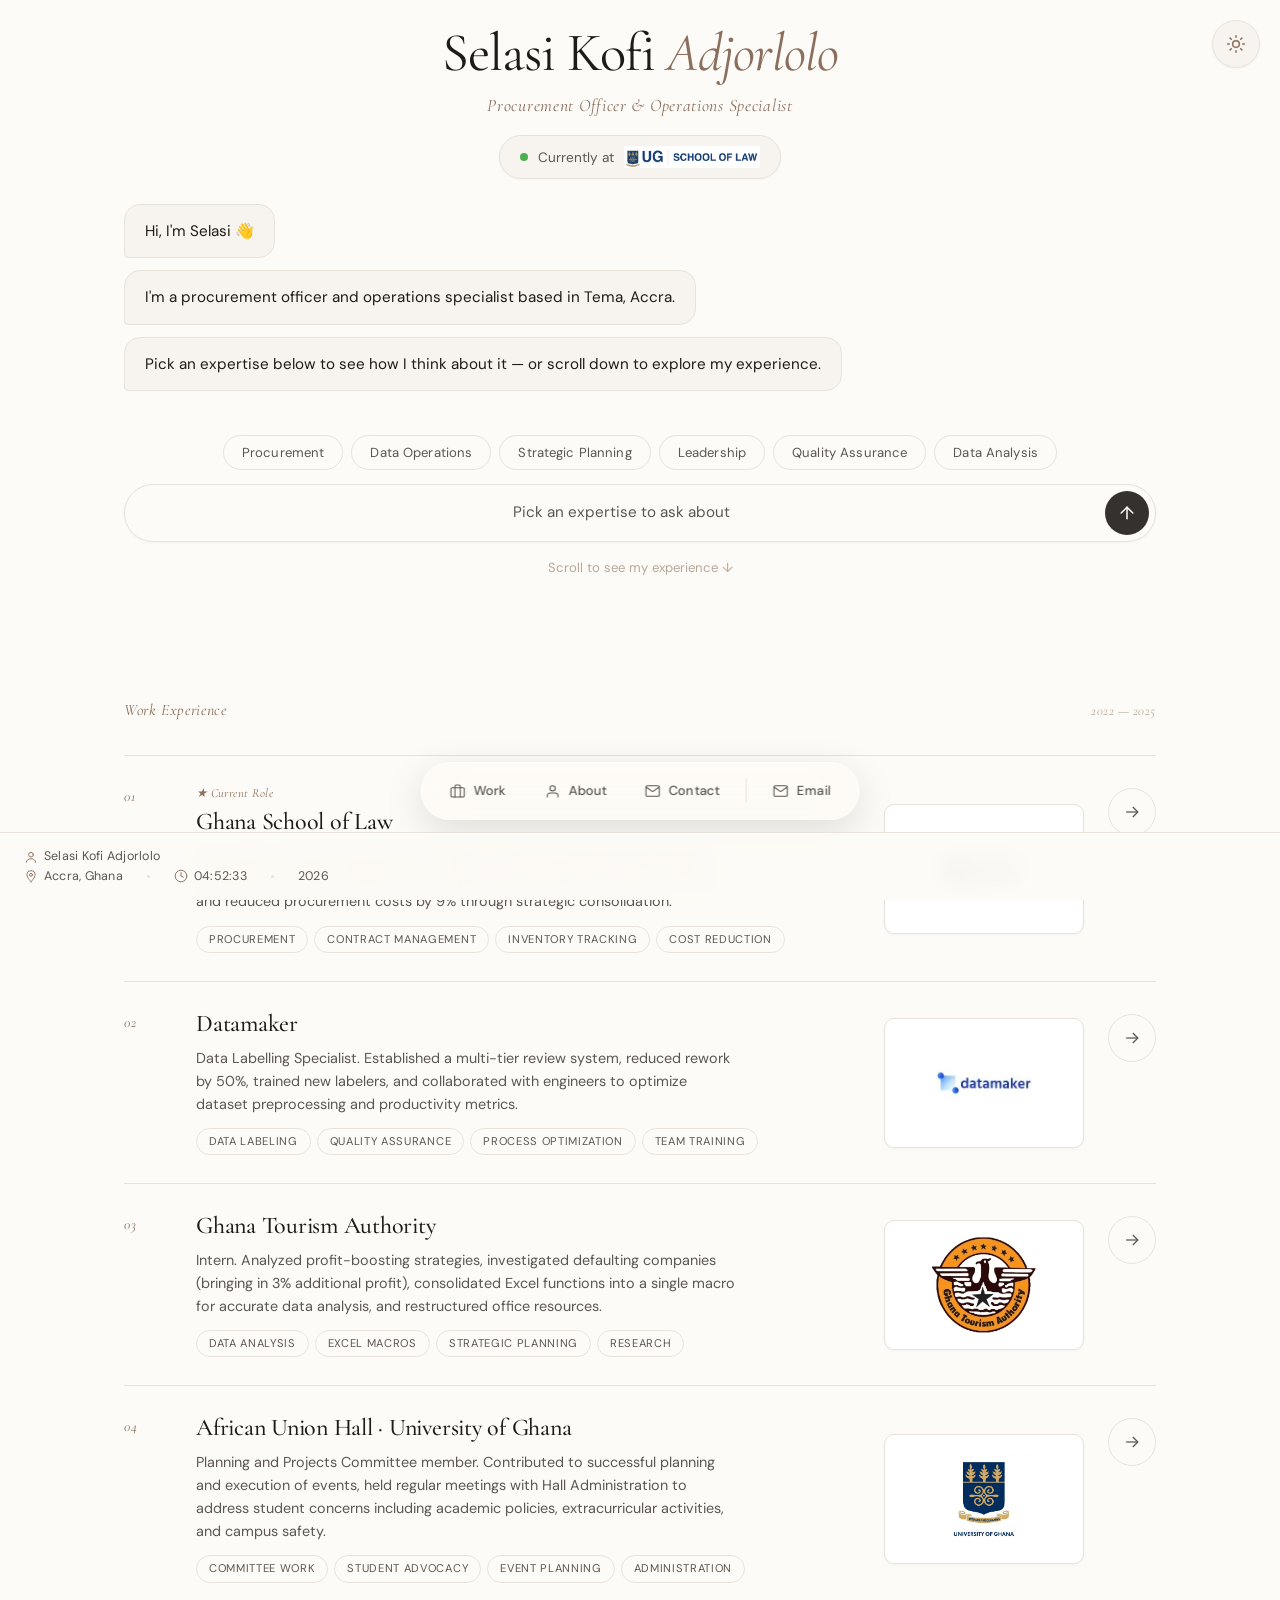
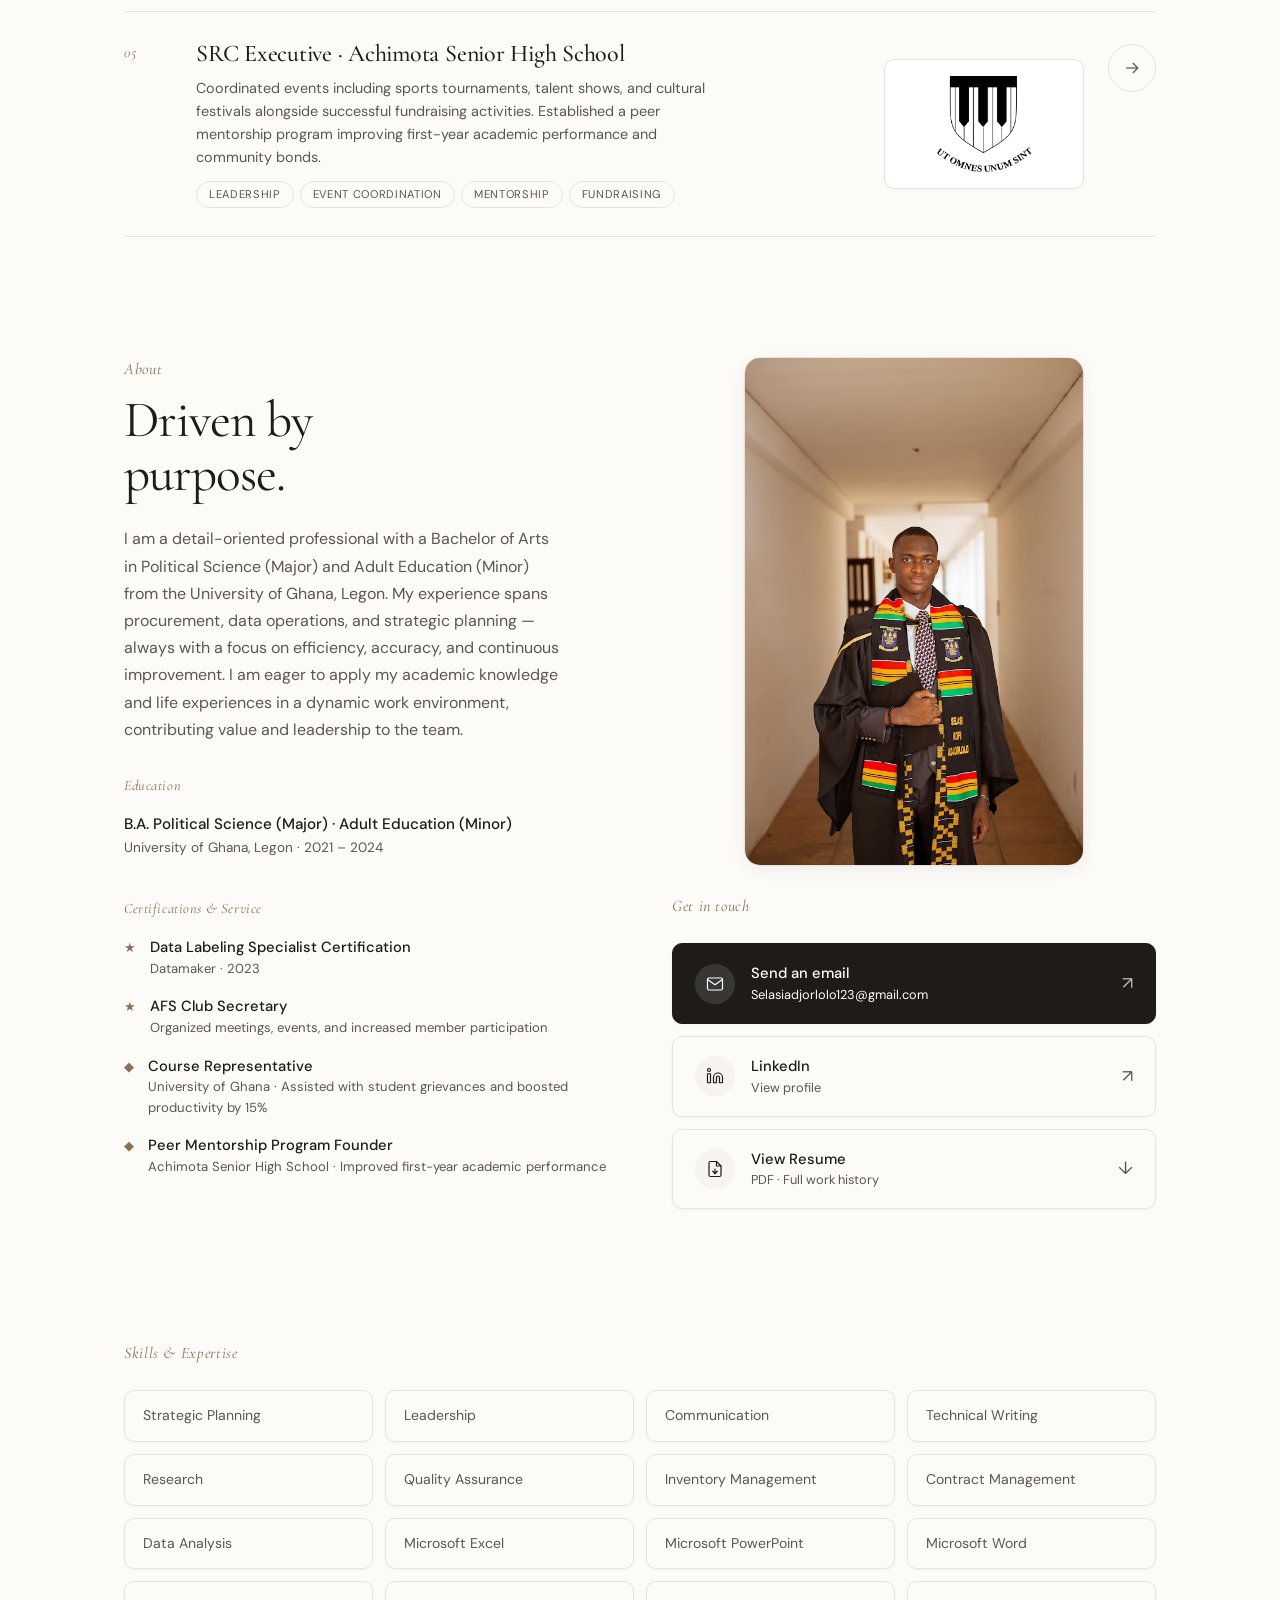
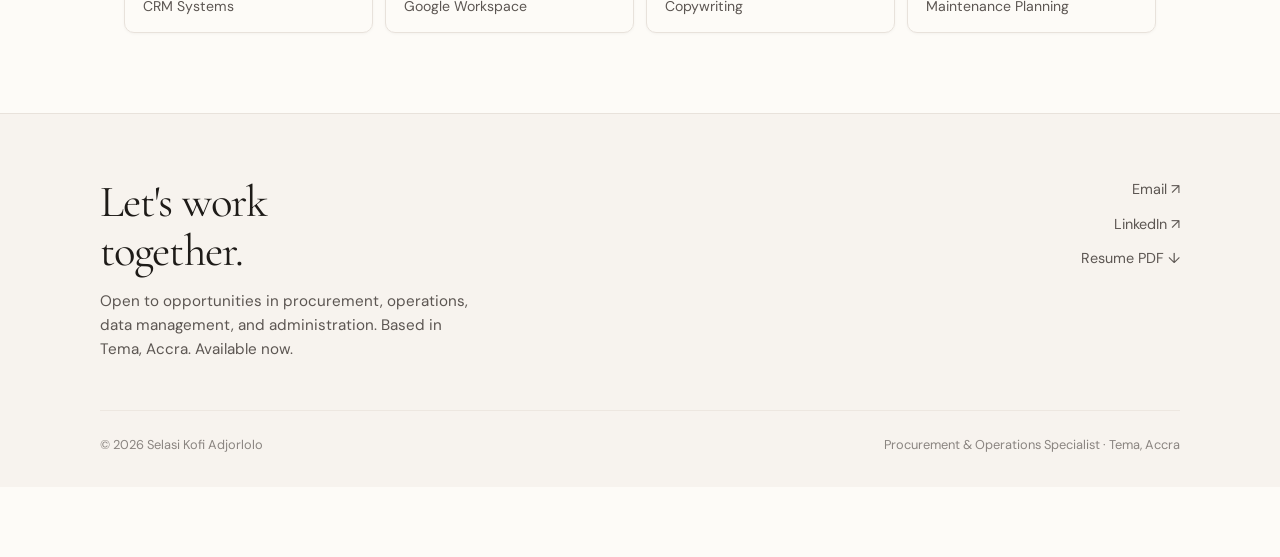
==== commit 57e037e0: "Add files via upload Fix mobile spacing and nav" ====
--- a/selasi-portfolio/index.html
+++ b/selasi-portfolio/index.html
@@ -414,26 +414,47 @@
 
 <!-- ══ BOTTOM BAR ══════════════════════════════════════════ -->
 <div class="bottom-bar">
-  <div class="bb-group">
-    <div class="bb-item">
-      <svg viewBox="0 0 24 24" fill="none"><circle cx="12" cy="8" r="4"/><path d="M4 21c0-4 4-6 8-6s8 2 8 6"/></svg>
-      Selasi Kofi Adjorlolo
-    </div>
-  </div>
-  <div class="bb-group">
-    <div class="bb-item">
-      <svg viewBox="0 0 24 24" fill="none"><path d="M12 22s7-7.58 7-12a7 7 0 1 0-14 0c0 4.42 7 12 7 12z"/><circle cx="12" cy="10" r="2.5"/></svg>
-      Accra, Ghana
-    </div>
-    <div class="bb-dot"></div>
-    <div class="bb-item">
-      <svg viewBox="0 0 24 24" fill="none"><circle cx="12" cy="12" r="10"/><polyline points="12,6 12,12 16,14"/></svg>
-      <span id="bbClock">--:--:--</span>
-    </div>
-    <div class="bb-dot"></div>
-    <div class="bb-item">
-      <span id="bbYear">2026</span>
-    </div>
+  <div class="bb-desktop">
+    <div class="bb-group">
+      <div class="bb-item">
+        <svg viewBox="0 0 24 24" fill="none"><circle cx="12" cy="8" r="4"/><path d="M4 21c0-4 4-6 8-6s8 2 8 6"/></svg>
+        Selasi Kofi Adjorlolo
+      </div>
+    </div>
+    <div class="bb-group">
+      <div class="bb-item">
+        <svg viewBox="0 0 24 24" fill="none"><path d="M12 22s7-7.58 7-12a7 7 0 1 0-14 0c0 4.42 7 12 7 12z"/><circle cx="12" cy="10" r="2.5"/></svg>
+        Accra, Ghana
+      </div>
+      <div class="bb-dot"></div>
+      <div class="bb-item">
+        <svg viewBox="0 0 24 24" fill="none"><circle cx="12" cy="12" r="10"/><polyline points="12,6 12,12 16,14"/></svg>
+        <span id="bbClock">--:--:--</span>
+      </div>
+      <div class="bb-dot"></div>
+      <div class="bb-item">
+        <span id="bbYear">2026</span>
+      </div>
+    </div>
+  </div>
+
+  <div class="bb-mobile-nav">
+    <button class="bb-nav-item" data-panel="work" id="bbNavWork">
+      <svg viewBox="0 0 24 24" fill="none"><rect x="2" y="7" width="20" height="14" rx="2"/><path d="M16 21V5a2 2 0 0 0-2-2h-4a2 2 0 0 0-2 2v16"/></svg>
+      Work
+    </button>
+    <button class="bb-nav-item" data-panel="about" id="bbNavAbout">
+      <svg viewBox="0 0 24 24" fill="none"><circle cx="12" cy="8" r="4"/><path d="M20 21v-2a4 4 0 0 0-4-4H8a4 4 0 0 0-4 4v2"/></svg>
+      About
+    </button>
+    <button class="bb-nav-item" data-panel="contact" id="bbNavContact">
+      <svg viewBox="0 0 24 24" fill="none"><path d="M4 4h16c1.1 0 2 .9 2 2v12c0 1.1-.9 2-2 2H4c-1.1 0-2-.9-2-2V6c0-1.1.9-2 2-2z"/><polyline points="22,6 12,13 2,6"/></svg>
+      Contact
+    </button>
+    <a href="mailto:Selasiadjorlolo123@gmail.com" class="bb-nav-item" style="text-decoration:none;">
+      <svg viewBox="0 0 24 24" fill="none"><path d="M4 4h16c1.1 0 2 .9 2 2v12c0 1.1-.9 2-2 2H4c-1.1 0-2-.9-2-2V6c0-1.1.9-2 2-2z"/><polyline points="22,6 12,13 2,6"/></svg>
+      Email
+    </a>
   </div>
 </div>
 
--- a/selasi-portfolio/style.css
+++ b/selasi-portfolio/style.css
@@ -1282,6 +1282,11 @@
       background: var(--border);
     }
 
+    /* Mobile nav row inside the bottom bar — hidden by default, shown only on mobile */
+    .bb-mobile-nav {
+      display: none;
+    }
+
     /* ===== FOOTER ===== */
     footer {
       border-top: 1px solid var(--border);
@@ -1450,6 +1455,11 @@
         padding: 0 16px;
       }
 
+      .chat-window {
+        min-height: 0;
+        justify-content: flex-start;
+      }
+
       .chat-nav {
         gap: 10px;
         font-size: 0.78rem;
@@ -1540,7 +1550,50 @@
         display: none;
       }
 
+      .bb-desktop {
+        display: none;
+      }
+
+      .bb-mobile-nav {
+        display: flex;
+        align-items: center;
+        justify-content: space-around;
+        width: 100%;
+        gap: 4px;
+      }
+
+      .bb-nav-item {
+        display: flex;
+        flex-direction: column;
+        align-items: center;
+        gap: 4px;
+        border: none;
+        background: transparent;
+        font-family: var(--font-sans);
+        font-size: 0.68rem;
+        font-weight: 500;
+        color: var(--text-secondary);
+        cursor: pointer;
+        letter-spacing: 0.01em;
+        padding: 4px 8px;
+      }
+
+      .bb-nav-item svg {
+        width: 18px;
+        height: 18px;
+        stroke: currentColor;
+        stroke-width: 1.6;
+        fill: none;
+        stroke-linecap: round;
+        stroke-linejoin: round;
+      }
+
+      .bb-nav-item.active {
+        color: var(--accent);
+      }
+
       .dock {
+        display: none;
         bottom: 60px;
         gap: 2px;
         padding: 4px 6px;
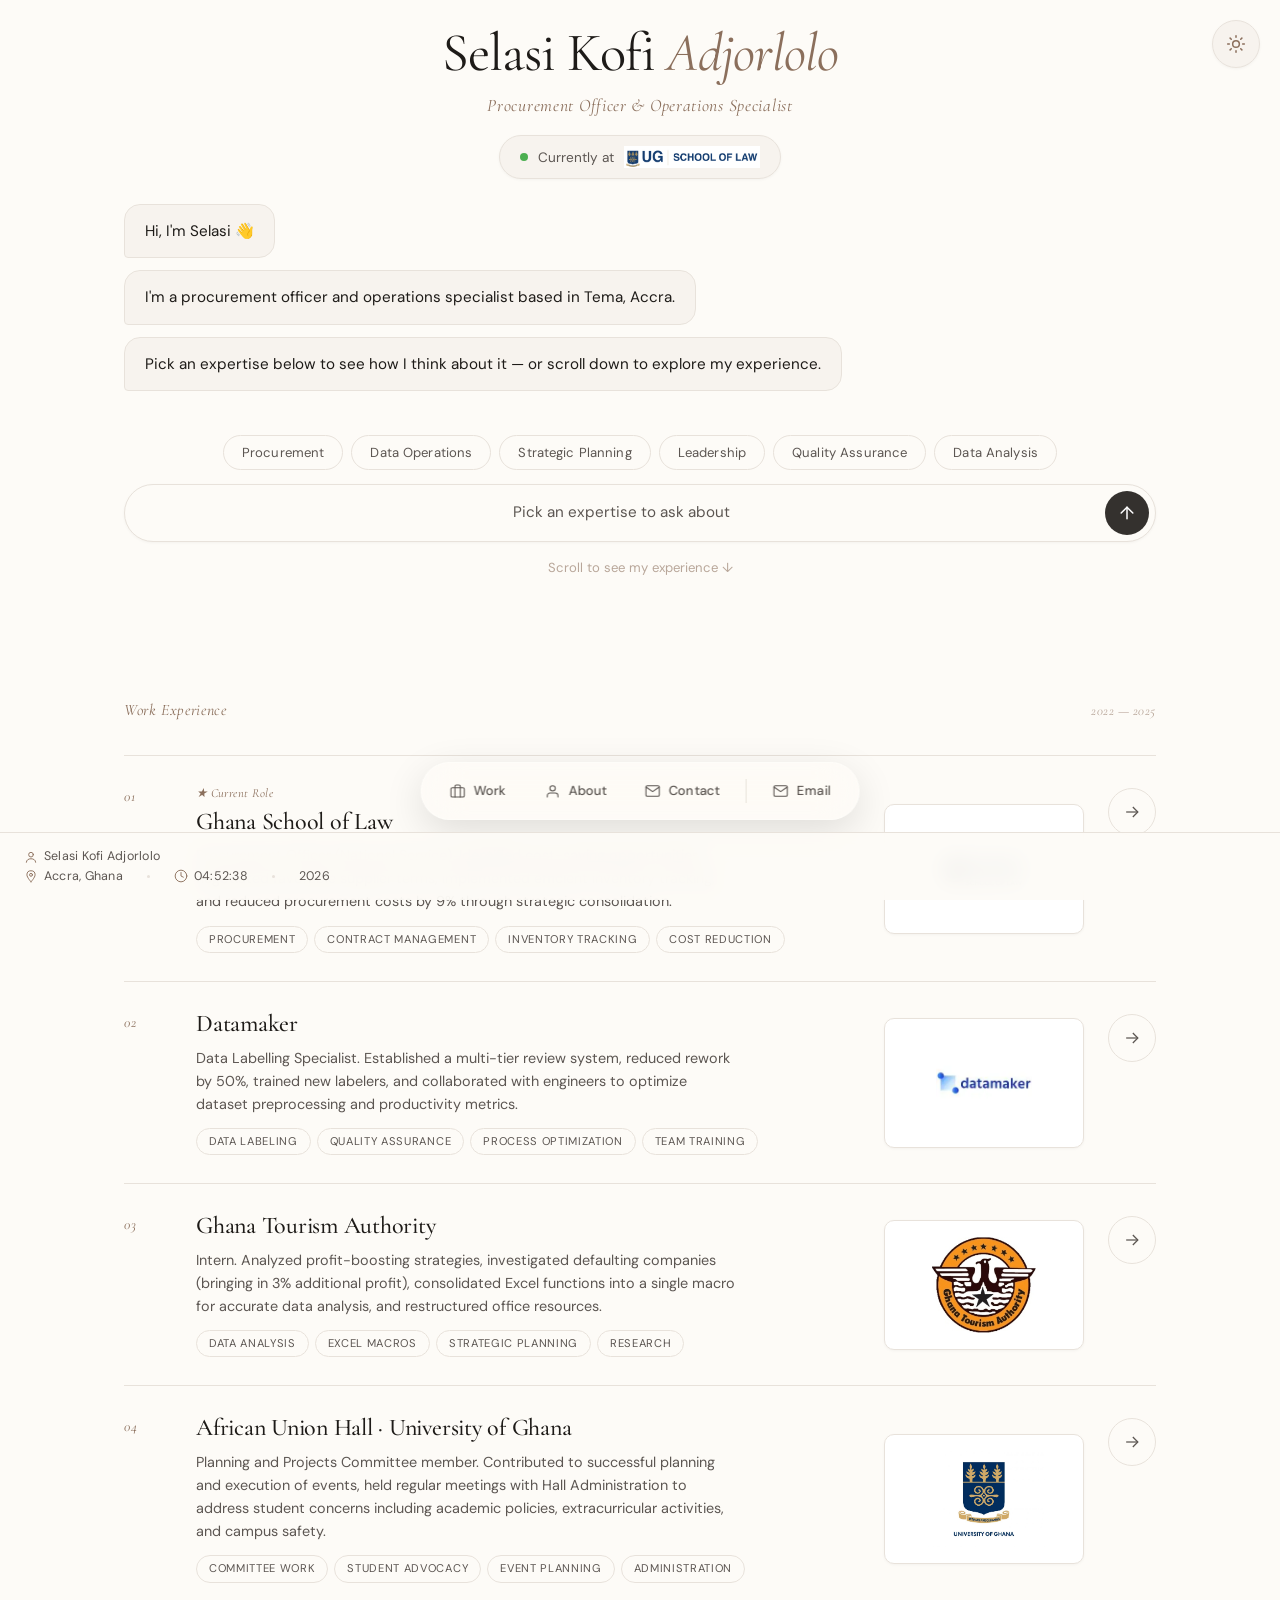
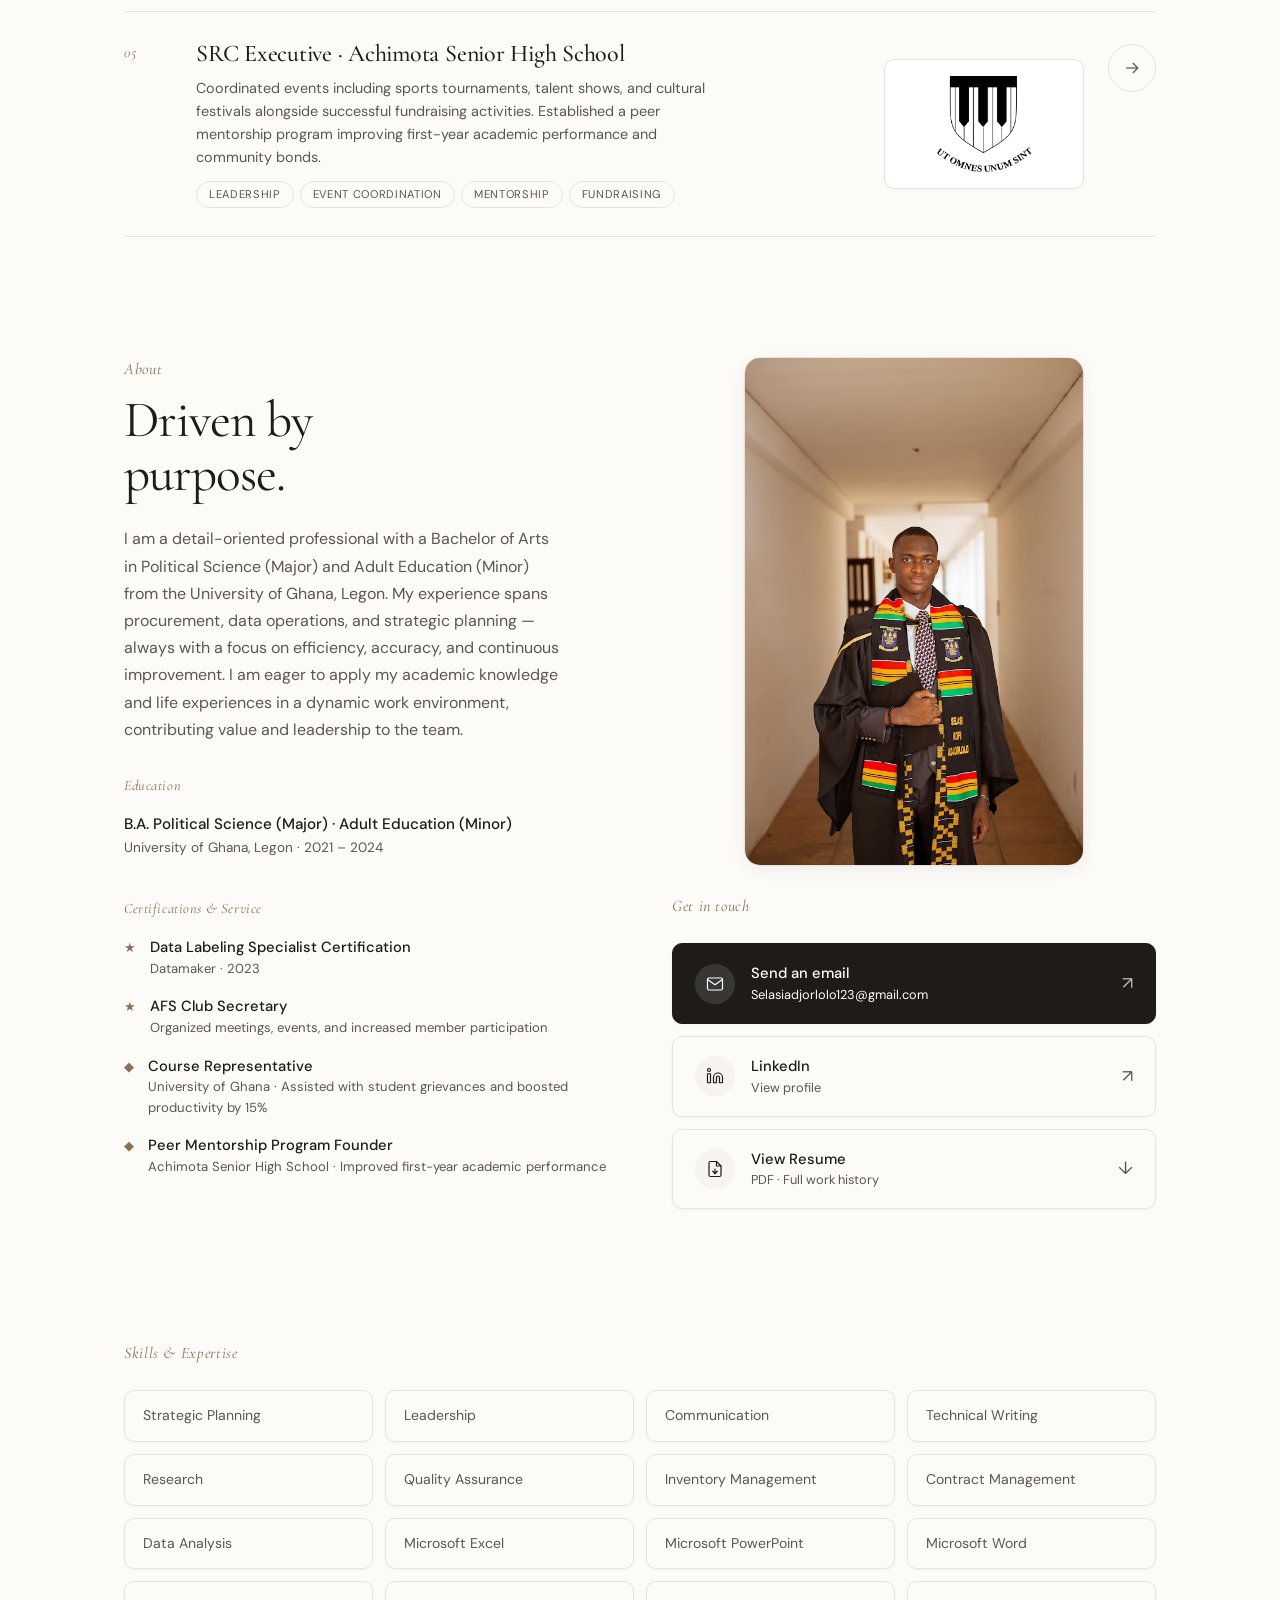
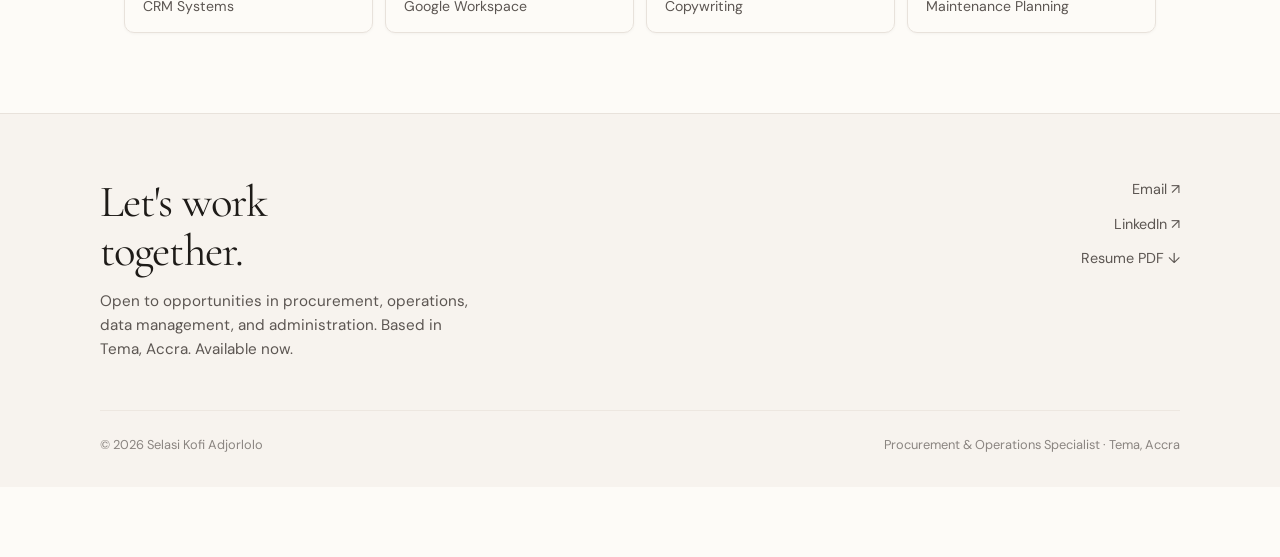
==== commit b17ce7f0: "Google index.html" ====
--- a/selasi-portfolio/index.html
+++ b/selasi-portfolio/index.html
@@ -1,6 +1,6 @@
 <!DOCTYPE html>
 <html lang="en">
-<head>
+<head google-site-verification: google188fd67c779a7bbb.html>
   <meta charset="UTF-8">
   <meta name="viewport" content="width=device-width, initial-scale=1.0">
   <title>Selasi Kofi Adjorlolo · Procurement & Operations Specialist</title>
--- a/selasi-portfolio/style.css
+++ b/selasi-portfolio/style.css
@@ -1458,6 +1458,7 @@
       .chat-window {
         min-height: 0;
         justify-content: flex-start;
+        margin-top: 24px;
       }
 
       .chat-nav {
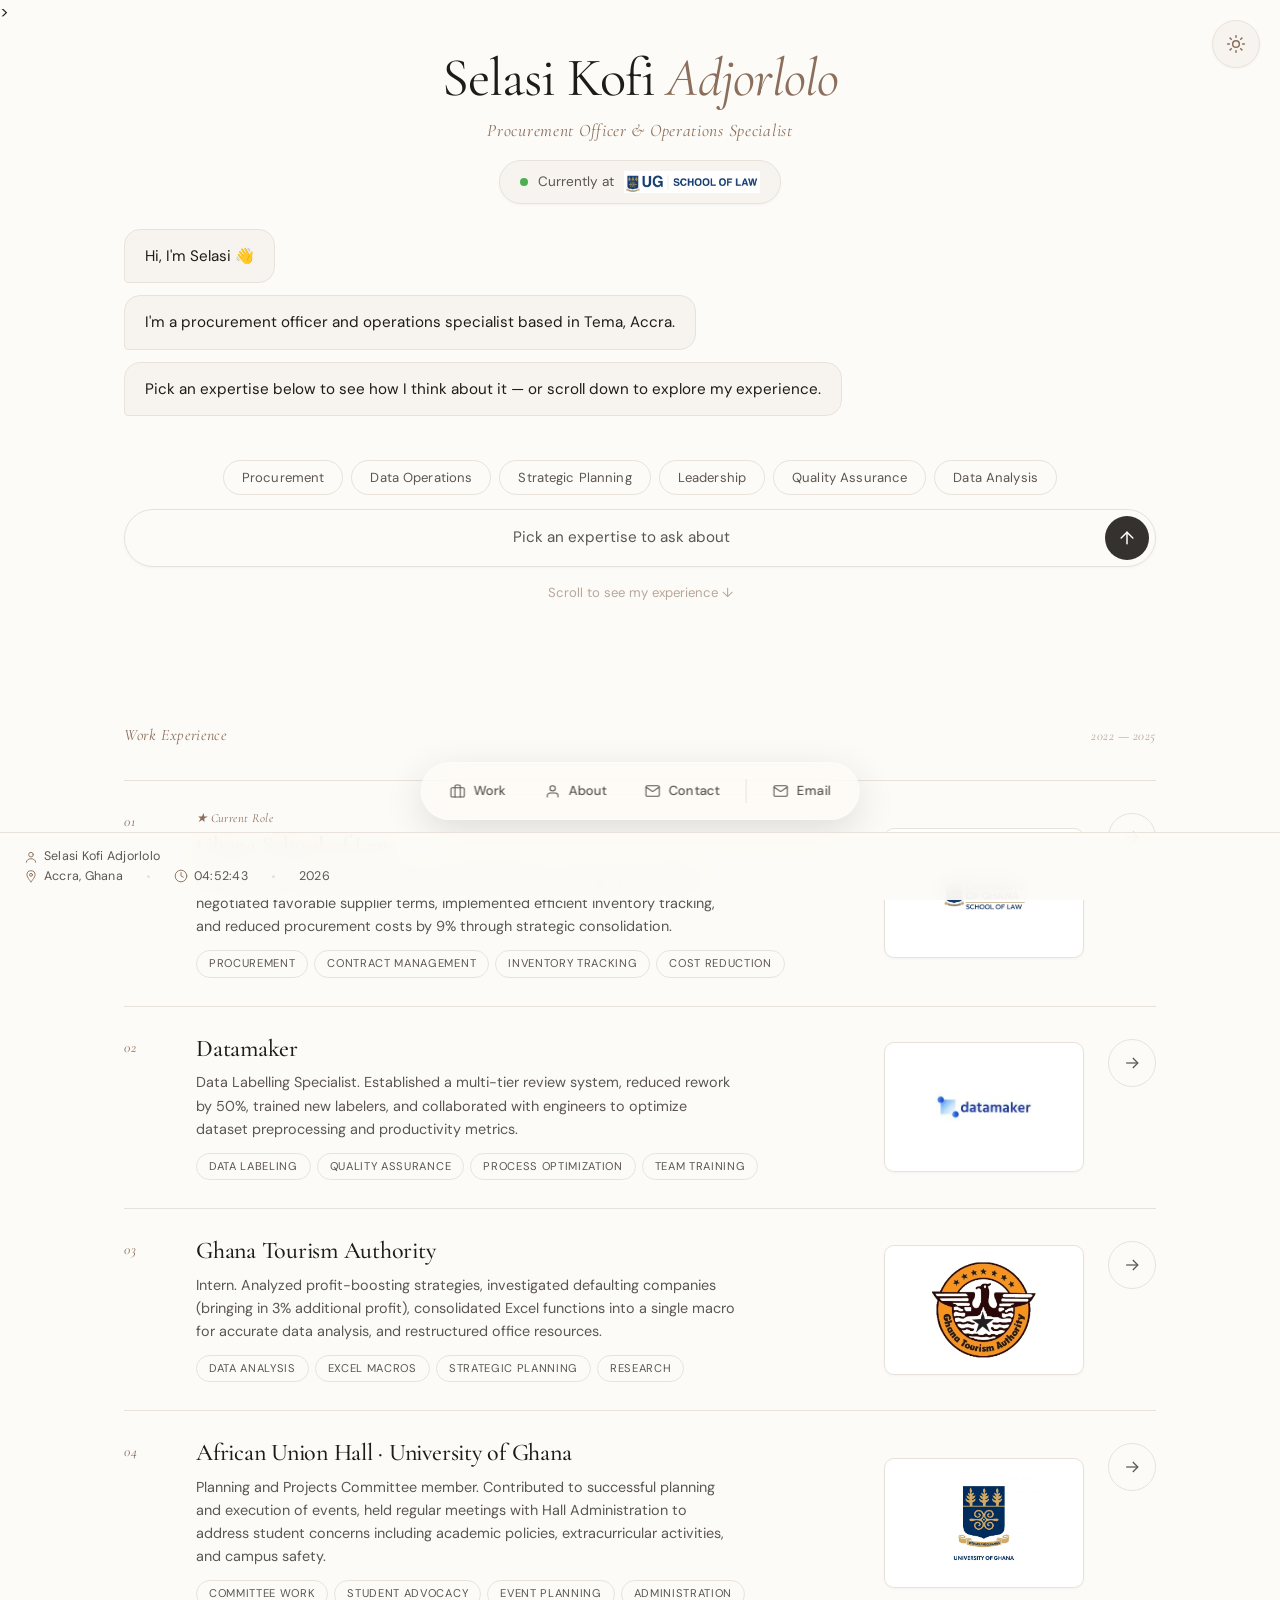
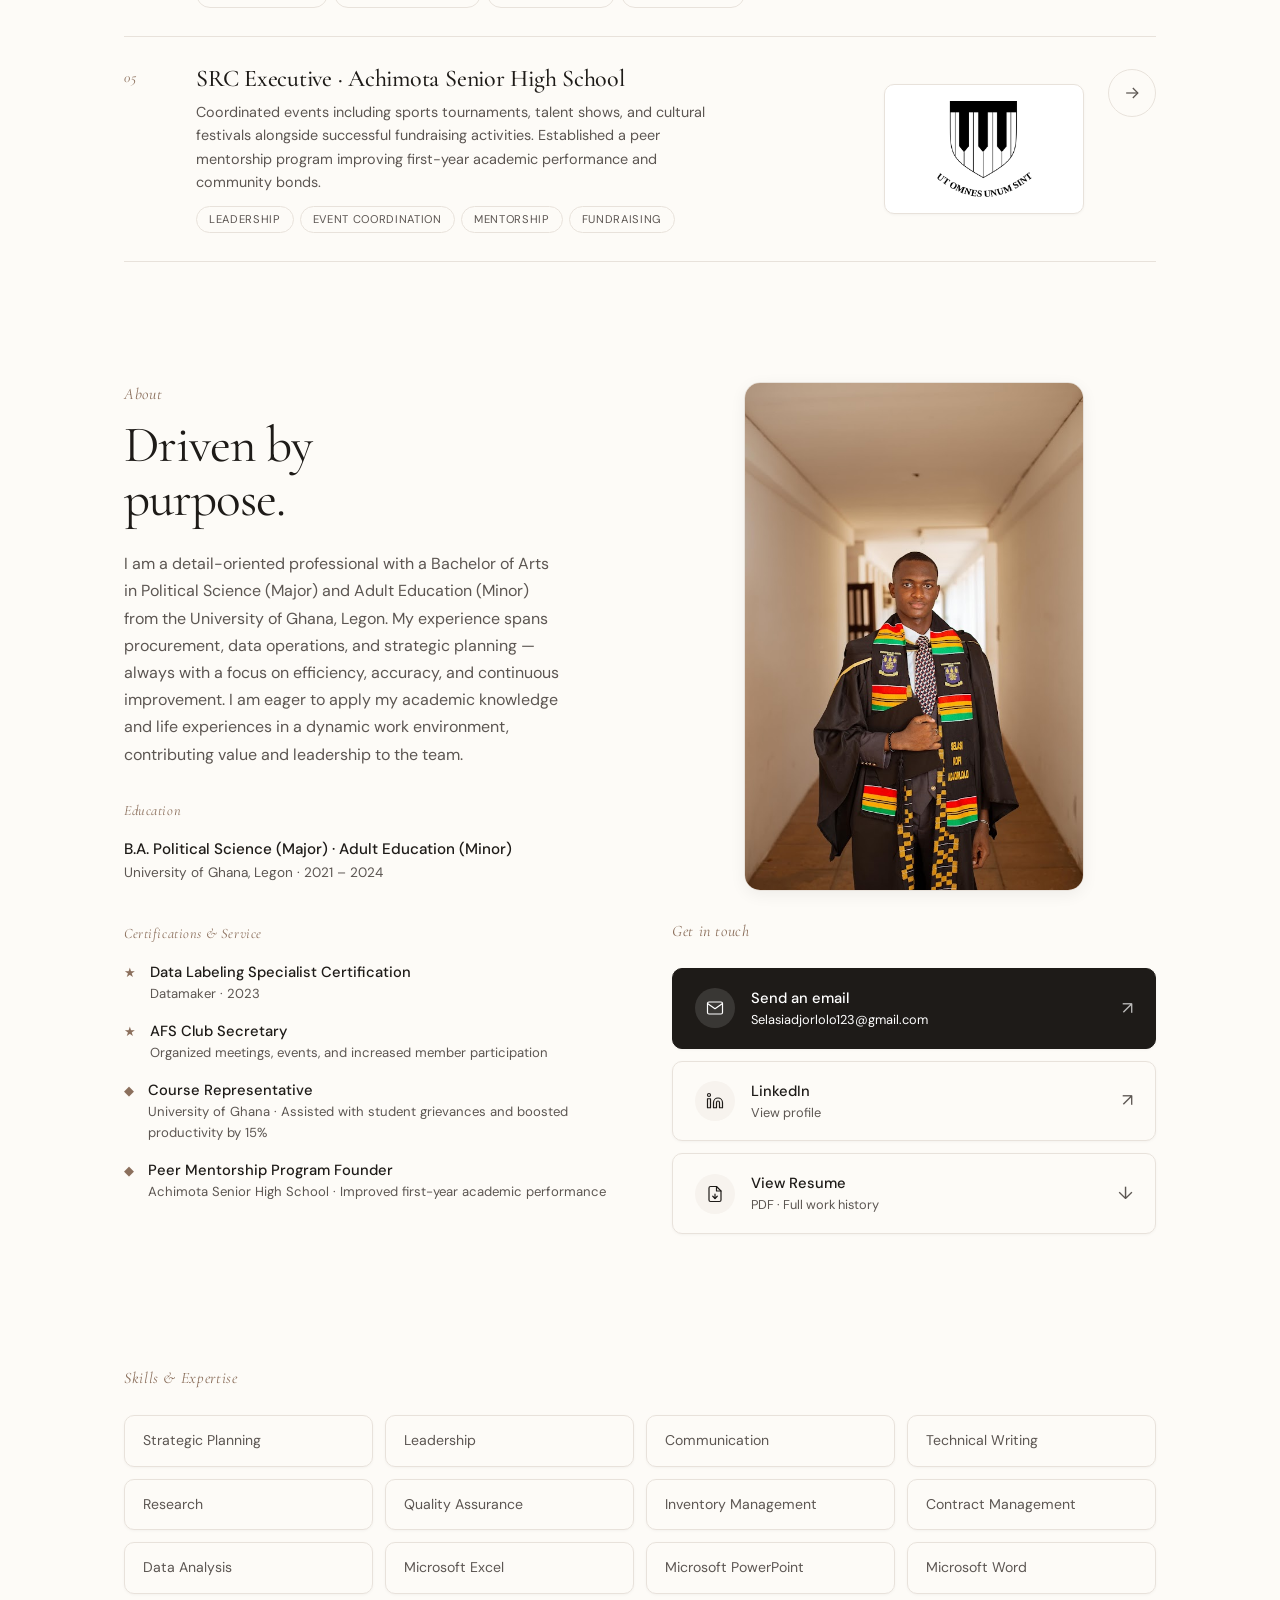
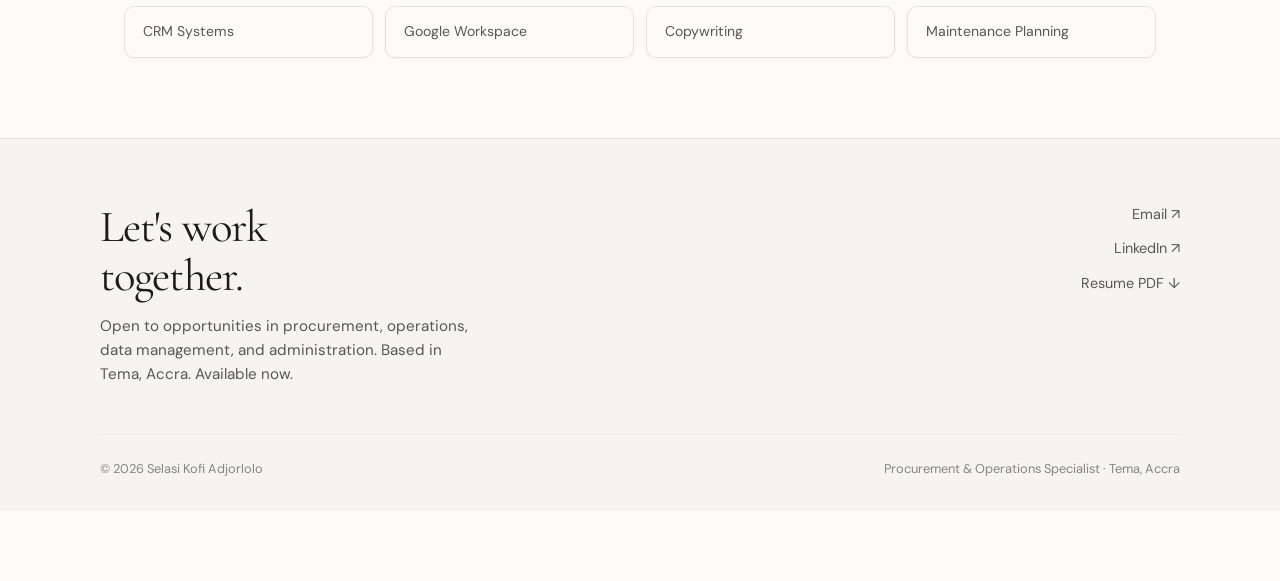
==== commit 73fc7fc0: "Google 1 index.html" ====
--- a/selasi-portfolio/index.html
+++ b/selasi-portfolio/index.html
@@ -1,6 +1,6 @@
 <!DOCTYPE html>
 <html lang="en">
-<head google-site-verification: google188fd67c779a7bbb.html>
+<head <meta name="google-site-verification" content="oq4nG5pch56Jw_HHS3UOfQXoqHhJSPJNc4uZ-tqEDhc" />>
   <meta charset="UTF-8">
   <meta name="viewport" content="width=device-width, initial-scale=1.0">
   <title>Selasi Kofi Adjorlolo · Procurement & Operations Specialist</title>
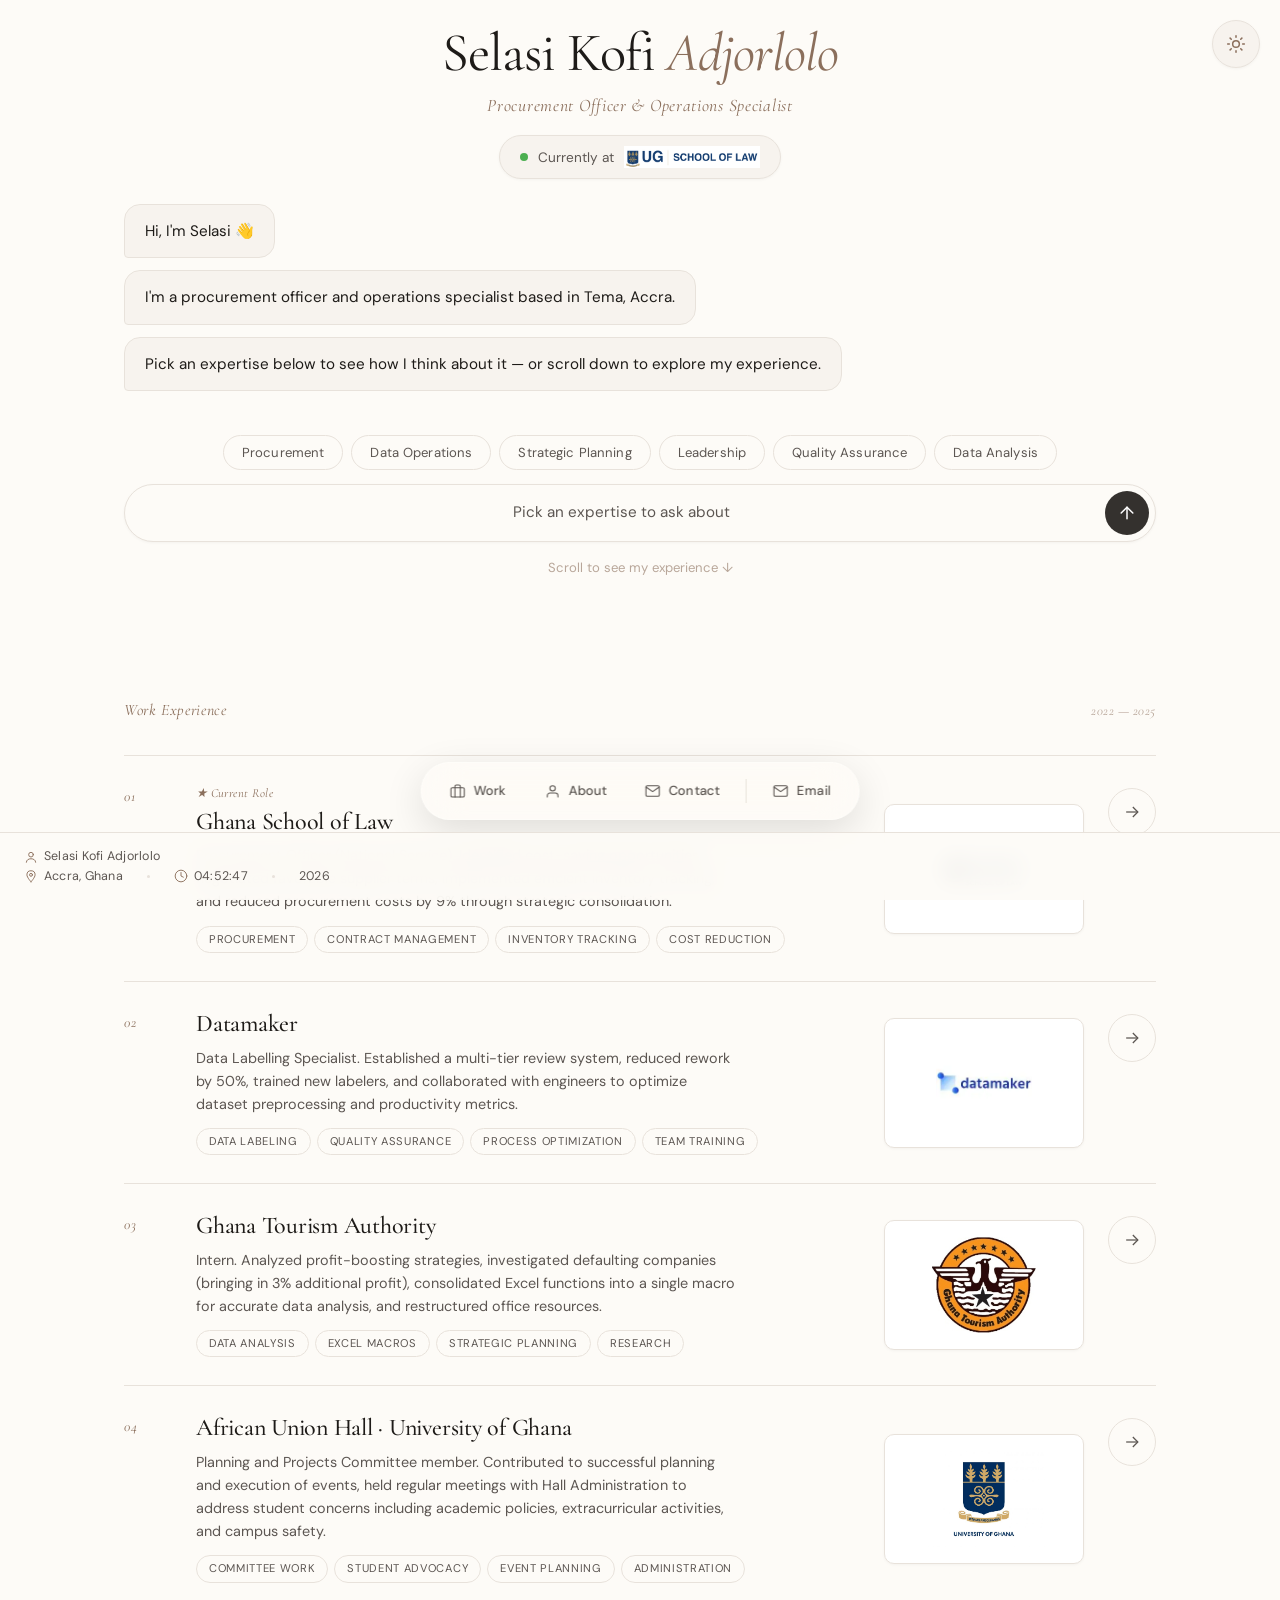
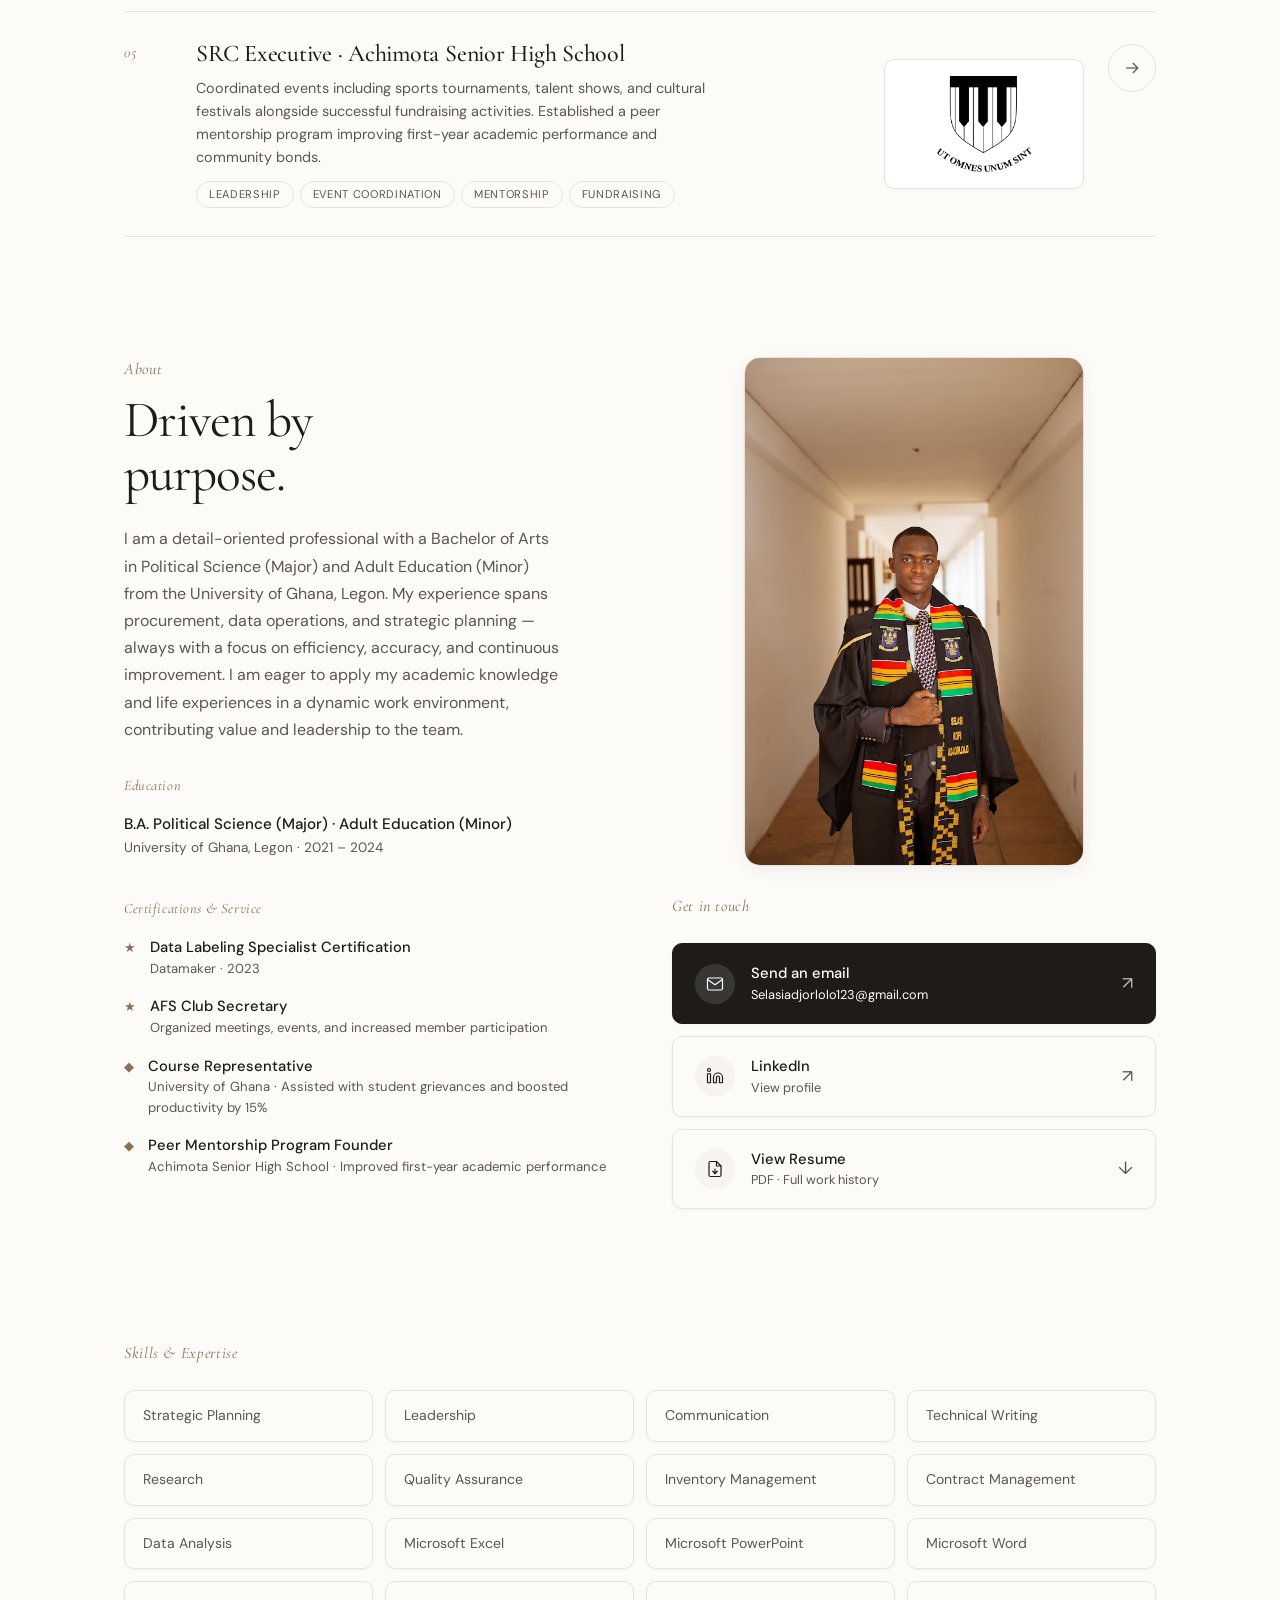
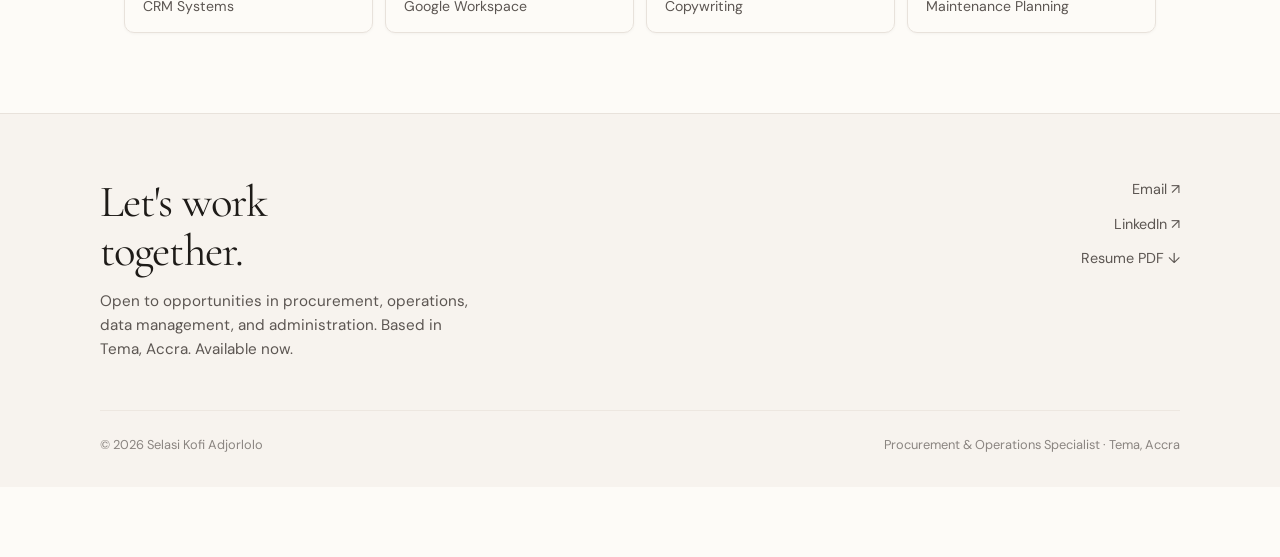
==== commit f3351854: "Google 2 index.html" ====
--- a/selasi-portfolio/index.html
+++ b/selasi-portfolio/index.html
@@ -1,6 +1,6 @@
 <!DOCTYPE html>
 <html lang="en">
-<head <meta name="google-site-verification" content="oq4nG5pch56Jw_HHS3UOfQXoqHhJSPJNc4uZ-tqEDhc" />>
+<head google-site-verification: google188fd67c779a7bbb.html>
   <meta charset="UTF-8">
   <meta name="viewport" content="width=device-width, initial-scale=1.0">
   <title>Selasi Kofi Adjorlolo · Procurement & Operations Specialist</title>
